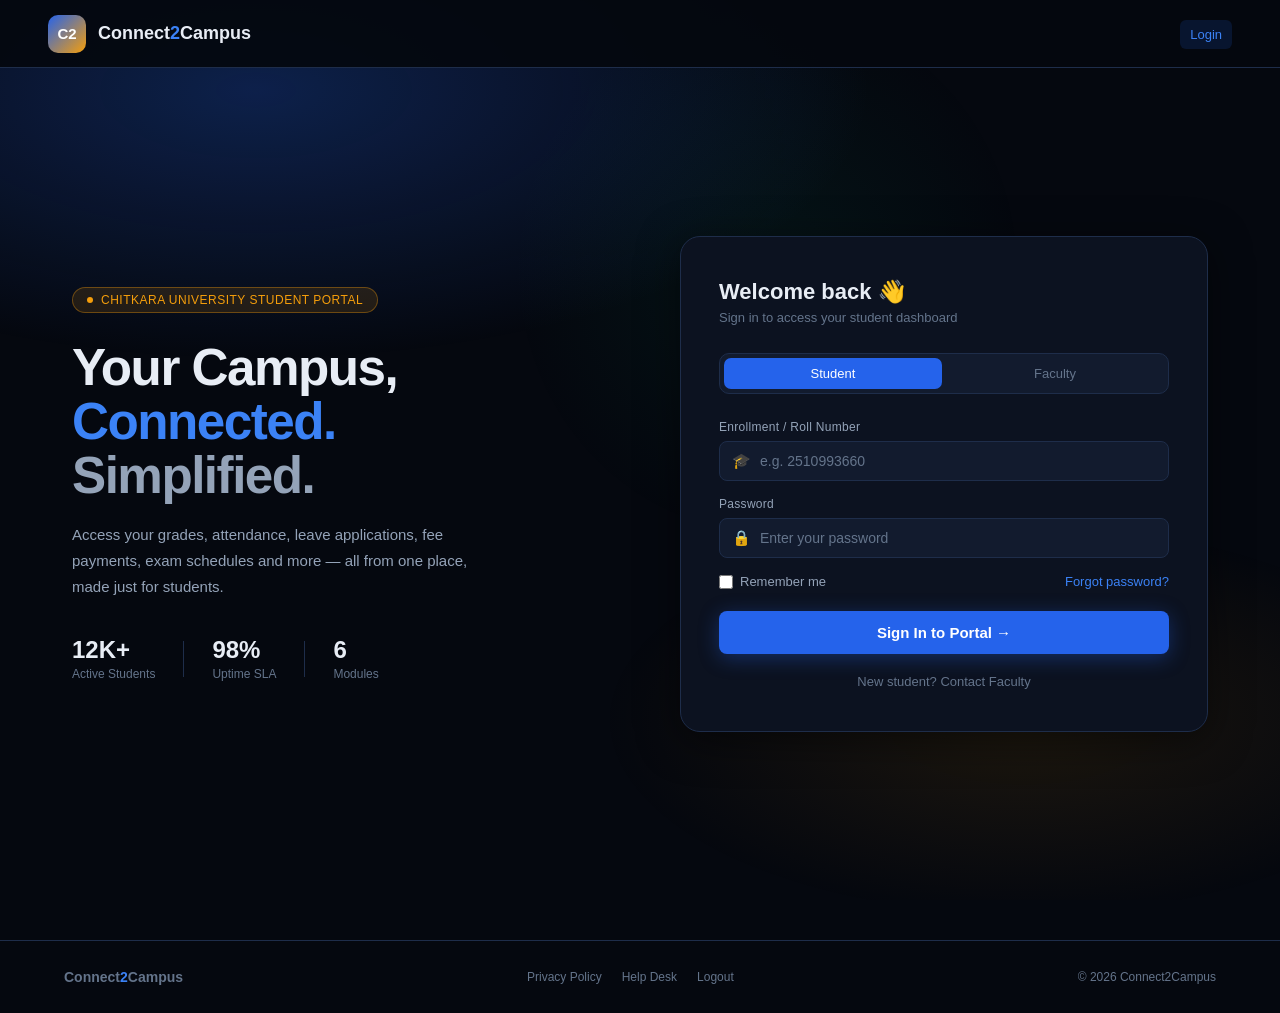
==== index.html @ 102190e1 "Completed the JS and bug for all Pages" ====
<!DOCTYPE html>
<html lang="en">

<head>
  <meta charset="UTF-8" />
  <meta name="viewport" content="width=device-width, initial-scale=1.0" />
  <title>Login — Connect2Campus</title>
  <link rel="stylesheet" href="style.css" />
  <style>
    .login-wrap {
      display: grid;
      grid-template-columns: 1fr 1fr;
      min-height: calc(100vh - 68px);
      align-items: center;
      padding: 60px 72px;
      gap: 80px;
    }

    .hero-badge {
      display: inline-flex;
      align-items: center;
      gap: 8px;
      background: var(--gold-soft);
      border: 1px solid rgba(245, 158, 11, .35);
      border-radius: 20px;
      padding: 5px 14px;
      font-size: 12px;
      font-weight: 500;
      color: var(--gold);
      margin-bottom: 28px;
      letter-spacing: .5px;
      text-transform: uppercase;
    }

    .hero-badge::before {
      content: '';
      width: 6px;
      height: 6px;
      border-radius: 50%;
      background: var(--gold);
      animation: blink 2s ease-in-out infinite;
    }

    @keyframes blink {

      0%,
      100% {
        opacity: 1;
      }

      50% {
        opacity: .3;
      }
    }

    .hero-h1 {
      font-family: 'Syne', sans-serif;
      font-size: clamp(34px, 4vw, 56px);
      font-weight: 800;
      line-height: 1.06;
      letter-spacing: -1.5px;
      margin-bottom: 18px;
    }

    .hero-h1 .blue {
      color: var(--accent-glow);
    }

    .hero-h1 .dim {
      color: var(--muted2);
    }

    .hero-desc {
      font-size: 15px;
      font-weight: 300;
      color: var(--muted2);
      line-height: 1.75;
      margin-bottom: 36px;
      max-width: 400px;
    }

    .hero-stats {
      display: flex;
      gap: 28px;
      align-items: center;
    }

    .stat {
      display: flex;
      flex-direction: column;
      gap: 3px;
    }

    .stat .num {
      font-family: 'Syne', sans-serif;
      font-size: 24px;
      font-weight: 800;
    }

    .stat .lbl {
      font-size: 12px;
      color: var(--muted);
    }

    .stat-div {
      width: 1px;
      height: 36px;
      background: var(--border);
    }

    .login-card {
      background: var(--surface);
      border: 1px solid var(--border);
      border-radius: 20px;
      padding: 42px 38px;
      box-shadow: var(--shadow);
      animation: fadein .55s cubic-bezier(.16, 1, .3, 1) both;
    }

    @keyframes fadein {
      from {
        opacity: 0;
        transform: translateY(24px);
      }

      to {
        opacity: 1;
        transform: translateY(0);
      }
    }

    .card-head {
      margin-bottom: 28px;
    }

    .card-head h2 {
      font-family: 'Syne', sans-serif;
      font-size: 22px;
      font-weight: 700;
      margin-bottom: 5px;
    }

    .card-head p {
      font-size: 13px;
      color: var(--muted);
    }

    .tab-bar {
      display: flex;
      background: var(--surface2);
      border: 1px solid var(--border);
      border-radius: 10px;
      padding: 4px;
      gap: 4px;
      margin-bottom: 26px;
    }

    .tab {
      flex: 1;
      text-align: center;
      padding: 8px;
      border-radius: 7px;
      font-size: 13px;
      font-weight: 500;
      color: var(--muted);
      text-decoration: none;
      transition: background .2s, color .2s;
    }

    .tab.active {
      background: var(--accent);
      color: #fff;
    }

    .tab:not(.active):hover {
      background: var(--surface);
      color: var(--text);
    }

    .field {
      margin-bottom: 16px;
    }

    .field label {
      display: block;
      font-size: 12px;
      font-weight: 500;
      color: var(--muted2);
      margin-bottom: 7px;
      letter-spacing: .3px;
    }

    .field-wrap {
      position: relative;
    }

    .field-icon {
      position: absolute;
      left: 13px;
      top: 50%;
      transform: translateY(-50%);
      font-size: 15px;
      pointer-events: none;
    }

    .field input,
    .field select {
      width: 100%;
      padding: 11px 13px 11px 40px;
      background: var(--surface2);
      border: 1px solid var(--border);
      border-radius: var(--radius-sm);
      color: var(--text);
      font-family: 'DM Sans', sans-serif;
      font-size: 14px;
      outline: none;
      transition: border-color .2s, box-shadow .2s;
      appearance: none;
    }

    .field input::placeholder {
      color: var(--muted);
    }

    .field input:focus,
    .field select:focus {
      border-color: var(--accent);
      box-shadow: 0 0 0 3px rgba(37, 99, 235, .18);
    }

    .check-row {
      display: flex;
      align-items: center;
      justify-content: space-between;
      margin-bottom: 22px;
    }

    .check-label {
      display: flex;
      align-items: center;
      gap: 7px;
      font-size: 13px;
      color: var(--muted2);
    }

    .check-label input {
      accent-color: var(--accent);
      width: 14px;
      height: 14px;
    }

    .forgot {
      font-size: 13px;
      color: var(--accent-glow);
      text-decoration: none;
    }

    .forgot:hover {
      text-decoration: underline;
    }

    .login-btn {
      width: 100%;
      padding: 13px;
      background: var(--accent);
      border: none;
      border-radius: var(--radius-sm);
      color: #fff;
      font-family: 'Syne', sans-serif;
      font-size: 15px;
      font-weight: 700;
      cursor: pointer;
      transition: background .2s, transform .15s;
      box-shadow: 0 4px 20px rgba(37, 99, 235, .35);
      text-decoration: none;
      display: block;
      text-align: center;
    }

    .login-btn:hover {
      background: var(--accent-glow);
      transform: translateY(-1px);
    }


    .divider {
      display: flex;
      align-items: center;
      gap: 12px;
      margin: 20px 0;
    }

    .divider::before,
    .divider::after {
      content: '';
      flex: 1;
      height: 1px;
      background: var(--border);
    }

    .divider span {
      font-size: 12px;
      color: var(--muted);
      white-space: nowrap;
    }

    .sso-btn {
      width: 100%;
      padding: 11px;
      background: transparent;
      border: 1px solid var(--border);
      border-radius: var(--radius-sm);
      color: var(--muted2);
      font-family: 'DM Sans', sans-serif;
      font-size: 14px;
      font-weight: 500;
      cursor: pointer;
      display: flex;
      align-items: center;
      justify-content: center;
      gap: 10px;
      transition: border-color .2s, color .2s, background .2s;
      text-decoration: none;
    }

    .sso-btn:hover {
      border-color: var(--muted2);
      color: var(--text);
      background: var(--surface2);
    }


    .card-footer-note {
      text-align: center;
      margin-top: 20px;
      font-size: 13px;
      color: var(--muted);
    }

    .card-footer-note a {
      color: var(--accent-glow);
      text-decoration: none;
    }

    .card-footer-note a:hover {
      text-decoration: underline;
    }

    @media (max-width: 900px) {
      .login-wrap {
        grid-template-columns: 1fr;
        padding: 40px 20px;
        gap: 40px;
      }
    }
  </style>
</head>

<body>
  <div class="overlay logindone">
    <div class="popup">
      <p style="color:var(--success)">Login Successfull.</p>
      <p>Redirecting....</p>

    </div>
  </div>
  <div class="overlay loginfailed">
    <div class="popup">
      <p style="color:var(--danger)">Login Failed</p>
      <p>Invalid Roll No. or Password.</p>

    </div>
  </div>
  <div class="page">

    <nav class="navbar">
      <a href="index.html" class="nav-brand">
        <div class="nav-logo">C2</div>
        <span class="nav-title">Connect<span>2</span>Campus</span>
      </a>
      <ul class="nav-links">
        <li><a href="index.html" class="active">Login</a></li>

      </ul>
    </nav>


    <section class="login-wrap">

      <div class="hero-copy">
        <div class="hero-badge">Chitkara University Student Portal</div>
        <h1 class="hero-h1">
          Your Campus,<br>
          <span class="blue">Connected.</span><br>
          <span class="dim">Simplified.</span>
        </h1>
        <p class="hero-desc">
          Access your grades, attendance, leave applications, fee payments,
          exam schedules and more — all from one place, made just for students.
        </p>
        <div class="hero-stats">
          <div class="stat">
            <span class="num">12K+</span>
            <span class="lbl">Active Students</span>
          </div>
          <div class="stat-div"></div>
          <div class="stat">
            <span class="num">98%</span>
            <span class="lbl">Uptime SLA</span>
          </div>
          <div class="stat-div"></div>
          <div class="stat">
            <span class="num">6</span>
            <span class="lbl">Modules</span>
          </div>
        </div>
      </div>

      <div class="login-card">
        <div class="card-head">
          <h2>Welcome back 👋</h2>
          <p>Sign in to access your student dashboard</p>
        </div>

        <div class="tab-bar">
          <a href="index.html" class="tab active">Student</a>
          <a href="index.html" class="tab">Faculty</a>

        </div>

        <form>
          <div class="field">
            <label for="enroll">Enrollment / Roll Number</label>
            <div class="field-wrap">
              <span class="field-icon">🎓</span>
              <input type="text" id="enroll" name="enroll" placeholder="e.g. 2510993660" required />
            </div>
          </div>

          <div class="field">
            <label for="pass">Password</label>
            <div class="field-wrap">
              <span class="field-icon">🔒</span>
              <input type="password" id="pass" name="pass" placeholder="Enter your password" required />
            </div>
          </div>



          <div class="check-row">
            <label class="check-label">
              <input type="checkbox" name="remember" />
              Remember me
            </label>
            <a href="#" class="forgot">Forgot password?</a>
          </div>

          <button type="submit" class="login-btn">Sign In to Portal →</button>




        </form>

        <p class="card-footer-note">
          New student? Contact Faculty
        </p>
      </div>

    </section>

    <footer>
      <span class="footer-brand">Connect<span>2</span>Campus</span>
      <nav class="footer-links">
        <a href="#">Privacy Policy</a>
        <a href="support.html">Help Desk</a>
        <a href="#" onclick="logout()">Logout</a>
      </nav>
      <span class="footer-copy">© 2026 Connect2Campus</span>
    </footer>

  </div>
  <script src="js/auth.js"></script>

  <script src="js/login.js"></script>


</body>

</html>
---- style.css ----
:root {
  --bg: #05080f;
  --surface: #0c1220;
  --surface2: #121b2e;
  --border: #1e2d4a;
  --accent: #2563eb;
  --accent-glow: #3b82f6;
  --accent-soft: rgba(37, 99, 235, .15);
  --gold: #f59e0b;
  --gold-soft: rgba(245, 158, 11, .12);
  --text: #e8edf5;
  --muted: #64748b;
  --muted2: #94a3b8;
  --success: #10b981;
  --danger: #ef4444;
  --purple: #8b5cf6;
  --cyan: #06b6d4;
  --radius: 14px;
  --radius-sm: 8px;
  --shadow: 0 8px 40px rgba(0, 0, 0, .5);
}

*,
*::before,
*::after {
  box-sizing: border-box;
  margin: 0;
  padding: 0;
}

html {
  scroll-behavior: smooth;
}

body {
  font-family: 'DM Sans', sans-serif;
  background: var(--bg);
  color: var(--text);
  min-height: 100vh;
  overflow-x: hidden;

}

body::before {
  content: '';
  position: fixed;
  inset: 0;
  z-index: 0;
  background:
    radial-gradient(ellipse 80% 50% at 20% 10%, rgba(37, 99, 235, .27) 0%, transparent 60%),
    radial-gradient(ellipse 60% 40% at 80% 80%, rgba(245, 158, 11, .10) 0%, transparent 55%),
    radial-gradient(ellipse 40% 60% at 60% 30%, rgba(16, 185, 129, .07) 0%, transparent 50%);
  pointer-events: none;
}



.page {
  position: relative;
  z-index: 1;
}

.navbar {
  position: sticky;
  top: 0;
  z-index: 200;
  display: flex;
  align-items: center;
  justify-content: space-between;
  padding: 0 48px;
  height: 68px;
  background: rgba(5, 8, 15, .92);
  border-bottom: 1px solid var(--border);

}

.nav-brand {
  display: flex;
  align-items: center;
  gap: 12px;
  text-decoration: none;
  flex-shrink: 0;
}

.nav-logo {
  width: 38px;
  height: 38px;
  background: linear-gradient(135deg, var(--accent), var(--gold));
  border-radius: 10px;
  display: flex;
  align-items: center;
  justify-content: center;
  font-family: 'Syne', sans-serif;
  font-weight: 800;
  font-size: 15px;
  color: #fff;
}

.nav-title {
  font-family: 'Syne', sans-serif;
  font-weight: 700;
  font-size: 18px;
  color: var(--text);
}

.nav-title span {
  color: var(--accent-glow);
}

.nav-links {
  display: flex;
  align-items: center;
  gap: 2px;
  list-style: none;
  flex-wrap: nowrap;
}

.nav-links a {
  color: var(--muted2);
  text-decoration: none;
  font-size: 13px;
  font-weight: 500;
  padding: 7px 10px;
  border-radius: 6px;
  transition: color .2s, background .2s;
  white-space: nowrap;
}

.nav-links a:hover {
  color: var(--text);
  background: var(--surface2);
}

.nav-links a.active {
  color: var(--accent-glow);
  background: var(--accent-soft);
}

.nav-right {
  display: flex;
  align-items: center;
  gap: 8px;
  flex-shrink: 0;
}

.nav-notif {
  position: relative;
  width: 34px;
  height: 34px;
  border-radius: 8px;
  background: var(--surface);
  border: 1px solid var(--border);
  display: flex;
  align-items: center;
  justify-content: center;
  font-size: 16px;
  text-decoration: none;
  transition: border-color .2s;
}

.nav-notif:hover {
  border-color: var(--accent-glow);
}

.nav-notif .dot {
  position: absolute;
  top: 6px;
  right: 6px;
  width: 7px;
  height: 7px;
  border-radius: 50%;
  background: var(--danger);
  border: 1px solid var(--bg);
}

.nav-avatar {
  width: 34px;
  height: 34px;
  border-radius: 50%;
  background: linear-gradient(135deg, var(--accent), var(--gold));
  display: flex;
  align-items: center;
  justify-content: center;
  font-family: 'Syne', sans-serif;
  font-weight: 700;
  font-size: 13px;
  color: #fff;
  text-decoration: none;
  transition: opacity .2s;
}

.nav-avatar:hover {
  opacity: .85;
}

.nav-hamburger {
  display: none;
  flex-direction: column;
  gap: 5px;
  cursor: pointer;
  padding: 7px;
  border: 1px solid var(--border);
  border-radius: 8px;
  background: var(--surface);
}

.nav-hamburger span {
  display: block;
  width: 20px;
  height: 2px;
  background: var(--muted2);
  border-radius: 2px;
}

#mob-toggle {
  display: none;
}

    .popup {
     display: flex;
      position: fixed;
      z-index: 999;

      width: 300px;
      height: 100px;

      top: 50%;
      left: 50%;
      transform: translate(-50%, -50%);

      background: var(--surface2);
      box-shadow: 0 4px 20px rgba(37, 99, 235, .35);
      border-radius: 10%;

      justify-content: center;
      align-items: center;
      flex-direction: column;
    }

    .popup p {
      margin: 10px;
      color: var(--text);
      
    }

    .overlay {
      
        position: fixed;
        inset: 0;

        
        backdrop-filter: blur(10px);
        -webkit-backdrop-filter: blur(10px);

        z-index: 998;
        display: none;

      
    }

.mob-drawer {
  display: none;
  position: fixed;
  top: 68px;
  left: 0;
  right: 0;
  background: rgba(5, 8, 15, .97);
  backdrop-filter: blur(20px);
  border-bottom: 1px solid var(--border);
  z-index: 190;
  padding: 12px 20px 20px;
  flex-direction: column;
  gap: 3px;
}

.mob-drawer a {
  display: flex;
  align-items: center;
  gap: 10px;
  padding: 12px 14px;
  border-radius: 8px;
  color: var(--muted2);
  text-decoration: none;
  font-size: 15px;
  font-weight: 500;
  transition: background .2s, color .2s;
}

.mob-drawer a:hover {
  background: var(--surface2);
  color: var(--text);
}

.mob-drawer a.active {
  background: var(--accent-soft);
  color: var(--accent-glow);
}

.mob-drawer .divider {
  height: 1px;
  background: var(--border);
  margin: 6px 0;
}

#mob-toggle:checked~.mob-drawer {
  display: flex;
}

.page-header {
  padding: 48px 64px 32px;
}

.page-header .label {
  font-size: 11px;
  font-weight: 600;
  letter-spacing: 2px;
  text-transform: uppercase;
  color: var(--accent-glow);
  margin-bottom: 10px;
}

.page-header h1 {
  font-family: 'Syne', sans-serif;
  font-size: clamp(26px, 3.5vw, 42px);
  font-weight: 800;
  letter-spacing: -1px;
  margin-bottom: 8px;

}

.page-header h1 span {
  color: rgb(254, 255, 190);
}

.page-header p {
  font-size: 15px;
  color: var(--muted2);
  font-weight: 300;
}

.main-content {
  padding: 0 64px 64px;
}

.card {
  background: var(--surface);
  border: 1px solid var(--border);
  border-radius: var(--radius);
  padding: 28px;


}

tr {
  height: 66px
}


.card-title {
  font-family: 'Syne', sans-serif;
  font-size: 17px;
  font-weight: 700;
  margin-bottom: 20px;
}

.badge {
  display: inline-block;
  padding: 3px 10px;
  border-radius: 20px;
  font-size: 11px;
  font-weight: 600;
  letter-spacing: .3px;
}

.badge-green {
  background: rgba(16, 185, 129, .15);
  color: #34d399;
  border: 1px solid rgba(16, 185, 129, .3);
}

.badge-red {
  background: rgba(239, 68, 68, .15);
  color: #f87171;
  border: 1px solid rgba(239, 68, 68, .3);
}

.badge-amber {
  background: rgba(245, 158, 11, .15);
  color: #fbbf24;
  border: 1px solid rgba(245, 158, 11, .3);
}

.badge-blue {
  background: rgba(37, 99, 235, .15);
  color: #60a5fa;
  border: 1px solid rgba(37, 99, 235, .3);
}

.badge-purple {
  background: rgba(139, 92, 246, .15);
  color: #a78bfa;
  border: 1px solid rgba(139, 92, 246, .3);
}

.badge-cyan {
  background: rgba(6, 182, 212, .15);
  color: #22d3ee;
  border: 1px solid rgba(6, 182, 212, .3);
}

.table-wrap {
  overflow-x: auto;
  -webkit-overflow-scrolling: touch;
  border-radius: var(--radius-sm);
}

table {
  width: 100%;
  border-collapse: collapse;
  min-width: 480px;
}

thead th {
  text-align: left;
  padding: 10px 14px;
  font-size: 11px;
  font-weight: 600;
  letter-spacing: .5px;
  text-transform: uppercase;
  color: var(--muted);
  border-bottom: 1px solid var(--border);
  white-space: nowrap;
}

tbody td {
  padding: 14px;
  font-size: 14px;
  color: var(--text);
  border-bottom: 1px solid rgba(30, 45, 74, .5);
}

tbody tr:last-child td {
  border-bottom: none;
}

tbody tr:hover td {
  background: var(--surface2);
}

.progress-bar {
  height: 6px;
  background: var(--surface2);
  border-radius: 99px;
  overflow: hidden;
  min-width: 70px;
}

.progress-fill {
  height: 100%;
  border-radius: 99px;
}

.fill-green {
  background: var(--success);
}

.fill-amber {
  background: var(--gold);
}

.fill-red {
  background: var(--danger);
}

.fill-blue {
  background: var(--accent-glow);
}

.fill-purple {
  background: var(--purple);
}

.fill-cyan {
  background: var(--cyan);
}

.grid-2 {
  display: grid;
  grid-template-columns: 1fr 1fr;
  gap: 20px;
}

.grid-3 {
  display: grid;
  grid-template-columns: repeat(3, 1fr);
  gap: 20px;
}

.grid-4 {
  display: grid;
  grid-template-columns: repeat(4, 1fr);
  gap: 20px;
}

.stat-card {
  background: var(--surface);
  border: 1px solid var(--border);
  border-radius: var(--radius);
  padding: 22px;
  transition: border-color .2s, transform .2s;
}

.stat-card:hover {
  border-color: var(--accent);
  transform: translateY(-2px);
}

.stat-card .icon {
  font-size: 24px;
  margin-bottom: 12px;
}

.stat-card .num {
  font-family: 'Syne', sans-serif;
  font-size: 26px;
  font-weight: 800;
  margin-bottom: 4px;
}

.stat-card .lbl {
  font-size: 13px;
  color: var(--muted2);
}

.btn {
  display: inline-flex;
  align-items: center;
  gap: 8px;
  padding: 11px 20px;
  border-radius: var(--radius-sm);
  font-family: 'DM Sans', sans-serif;
  font-size: 14px;
  font-weight: 500;
  text-decoration: none;
  cursor: pointer;
  border: none;
  transition: background .2s, transform .15s, box-shadow .2s;
}

.btn-primary {
  background: var(--accent);
  color: #fff;
  box-shadow: 0 4px 16px rgba(37, 99, 235, .3);
}

.btn-primary:hover {
  background: var(--accent-glow);
  transform: translateY(-1px);
}

.btn-outline {
  background: transparent;
  color: var(--muted2);
  border: 1px solid var(--border);
}

.btn-outline:hover {
  border-color: var(--accent-glow);
  color: var(--accent-glow);
}

.btn-danger {
  background: var(--danger);
  color: #fff;
}

.btn-danger:hover {
  opacity: .85;
}

.btn-success {
  background: var(--success);
  color: #fff;
}

.btn-success:hover {
  opacity: .85;
}

.form-field {
  margin-bottom: 16px;
}

.form-field label {
  display: block;
  font-size: 12px;
  font-weight: 500;
  color: var(--muted2);
  margin-bottom: 7px;
}

.form-field input,
.form-field select,
.form-field textarea {
  width: 100%;
  padding: 11px 14px;
  background: var(--surface2);
  border: 1px solid var(--border);
  border-radius: var(--radius-sm);
  color: var(--text);
  font-family: 'DM Sans', sans-serif;
  font-size: 14px;
  outline: none;
  transition: border-color .2s, box-shadow .2s;
  appearance: none;
}

.form-field input::placeholder,
.form-field textarea::placeholder {
  color: var(--muted);
}

.form-field input:focus,
.form-field select:focus,
.form-field textarea:focus {
  border-color: var(--accent);
  box-shadow: 0 0 0 3px rgba(37, 99, 235, .18);
}

.form-field textarea {
  min-height: 90px;
  resize: vertical;
}

.form-grid-2 {
  display: grid;
  grid-template-columns: 1fr 1fr;
  gap: 16px;
}

.full {
  grid-column: 1 / -1;
}

.alert {
  display: flex;
  align-items: flex-start;
  gap: 12px;
  padding: 14px 18px;
  border-radius: var(--radius-sm);
  margin-bottom: 20px;
  font-size: 14px;
}

.alert .ai {
  font-size: 18px;
  flex-shrink: 0;
  margin-top: 1px;
}

.alert-danger {
  background: rgba(239, 68, 68, .1);
  border: 1px solid rgba(239, 68, 68, .3);
  color: #fca5a5;
}

.alert-amber {
  background: rgba(245, 158, 11, .1);
  border: 1px solid rgba(245, 158, 11, .3);
  color: #fbbf24;
}

.alert-success {
  background: rgba(16, 185, 129, .1);
  border: 1px solid rgba(16, 185, 129, .3);
  color: #6ee7b7;
}

.alert-blue {
  background: rgba(37, 99, 235, .1);
  border: 1px solid rgba(37, 99, 235, .3);
  color: #93c5fd;
}

.alert strong {
  font-weight: 600;
}

footer {
  border-top: 1px solid var(--border);
  padding: 28px 64px;
  display: flex;
  align-items: center;
  justify-content: space-between;
  flex-wrap: wrap;
  gap: 16px;
  margin-top: 40px;

}

.footer-brand {
  font-family: 'Syne', sans-serif;
  font-size: 14px;
  color: var(--muted);
  font-weight: 600;
}

.footer-brand span {
  color: var(--accent-glow);
}

.footer-links {
  display: flex;
  gap: 20px;
  flex-wrap: wrap;
}

.footer-links a {
  font-size: 12px;
  color: var(--muted);
  text-decoration: none;
}

.footer-links a:hover {
  color: var(--text);
}

.footer-copy {
  font-size: 12px;
  color: var(--muted);
}

@media (max-width: 1100px) {
  .navbar {
    padding: 0 28px;
  }

  .nav-links a {
    padding: 7px 8px;
    font-size: 12px;
  }

  .page-header {
    padding: 36px 40px 24px;
  }

  .main-content {
    padding: 0 40px 48px;
  }

  footer {
    padding: 24px 40px;
  }
}

@media (max-width: 860px) {
  .navbar {
    padding: 0 20px;
  }

  .nav-links {
    display: none;
  }

  .nav-hamburger {
    display: flex;
  }

  .page-header {
    padding: 24px 20px 18px;
  }

  .main-content {
    padding: 0 20px 36px;
  }

  .grid-2 {
    grid-template-columns: 1fr;
  }

  .grid-3 {
    grid-template-columns: 1fr 1fr;
  }

  .grid-4 {
    grid-template-columns: 1fr 1fr;
  }

  .form-grid-2 {
    grid-template-columns: 1fr;
  }

  footer {
    padding: 20px;
    flex-direction: column;
    align-items: flex-start;
  }
}

@media (max-width: 520px) {

  .grid-3,
  .grid-4 {
    grid-template-columns: 1fr;
  }

  .page-header h1 {
    font-size: 22px;
  }

  .stat-card .num {
    font-size: 22px;
  }

  .card {
    overflow: scroll;
  }
}
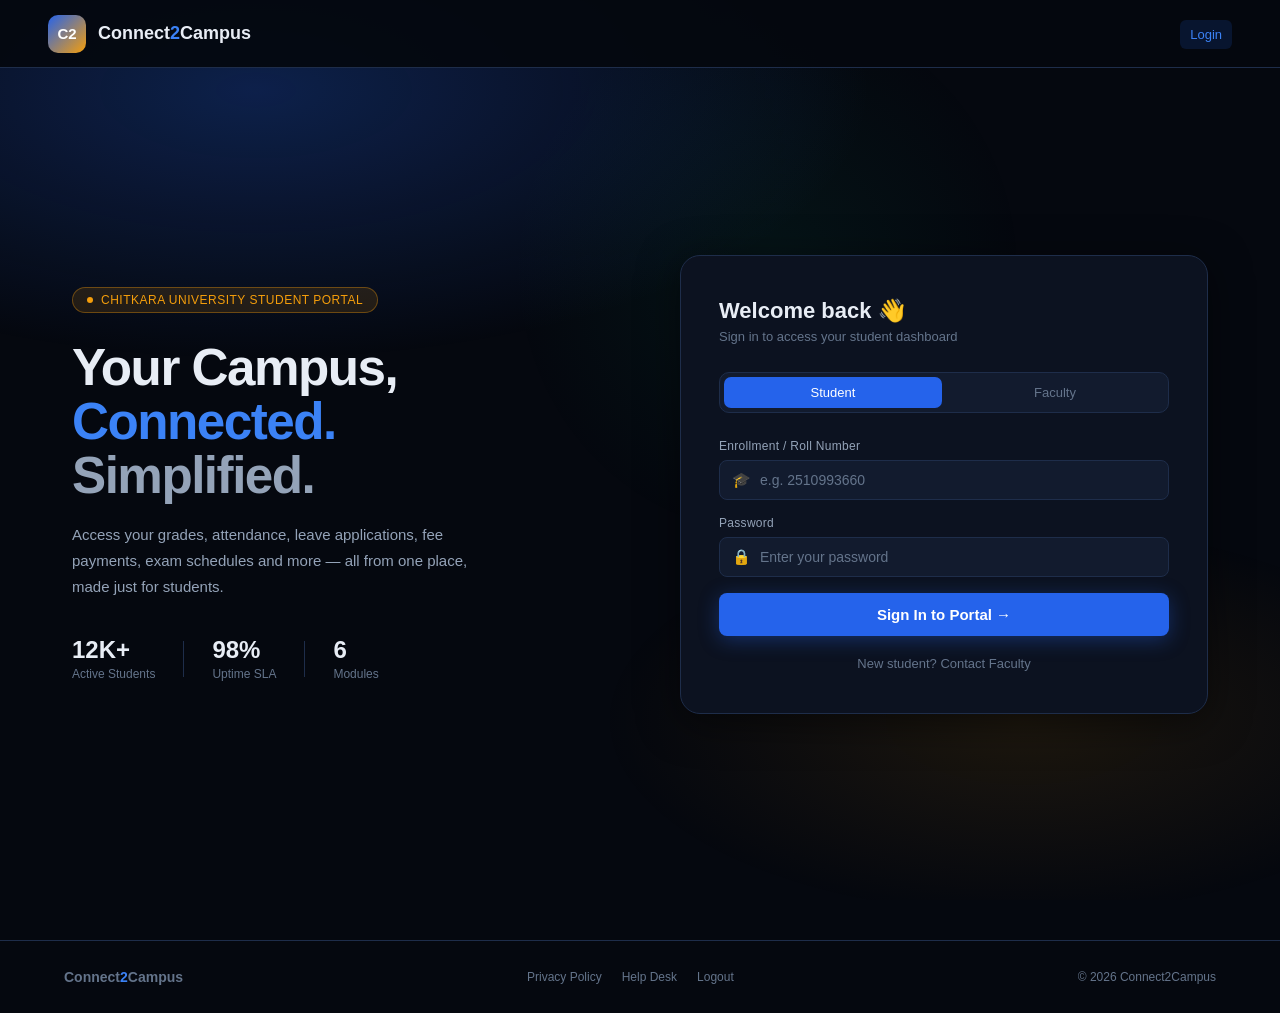
==== commit a25529fc: "remove forget pass on login" ====
--- a/index.html
+++ b/index.html
@@ -447,13 +447,7 @@
 
 
 
-          <div class="check-row">
-            <label class="check-label">
-              <input type="checkbox" name="remember" />
-              Remember me
-            </label>
-            <a href="#" class="forgot">Forgot password?</a>
-          </div>
+        
 
           <button type="submit" class="login-btn">Sign In to Portal →</button>
 
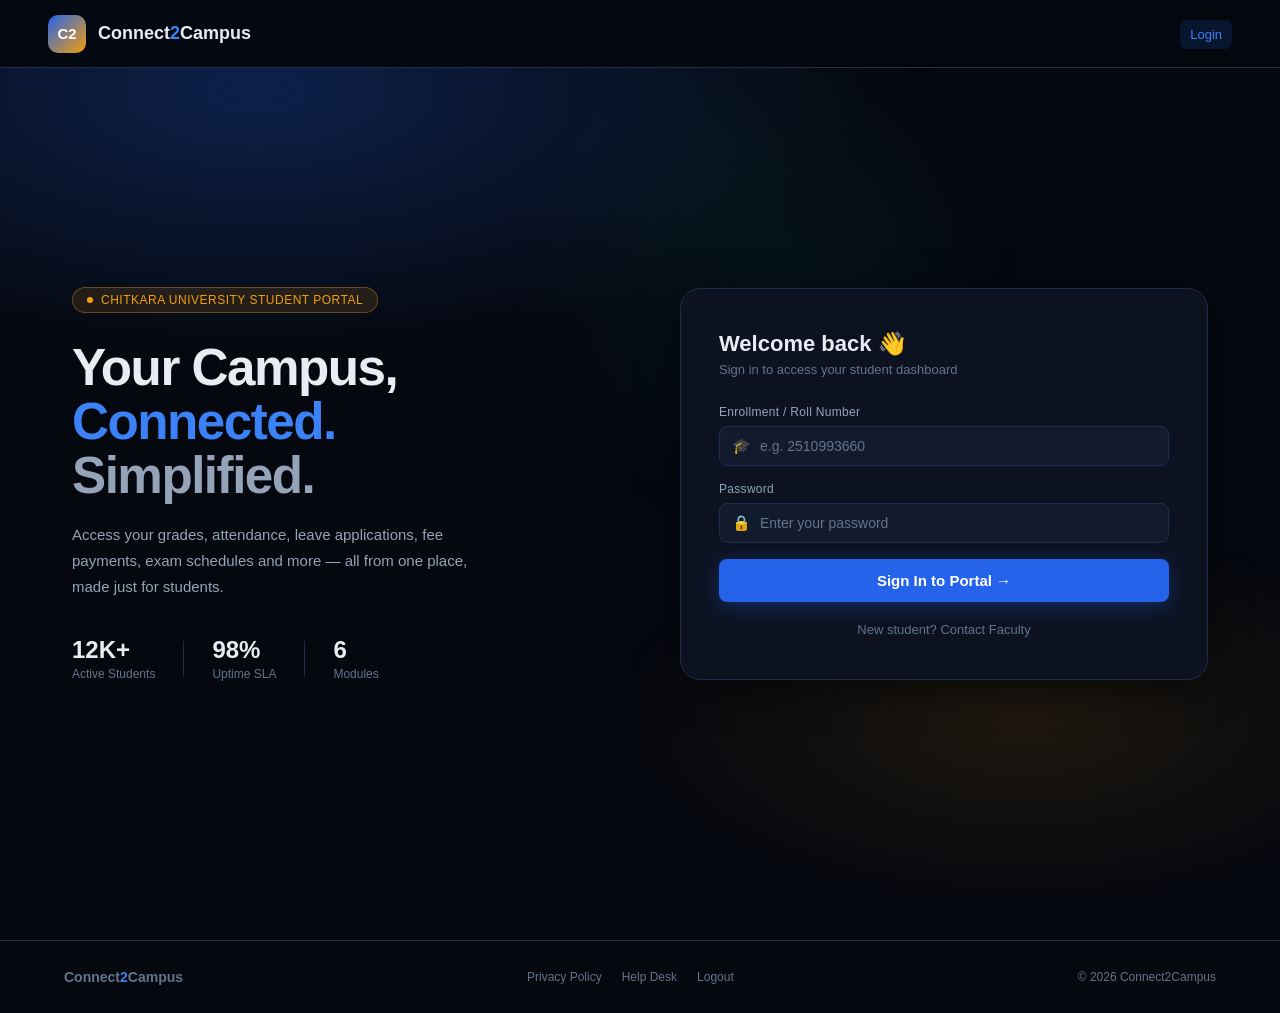
==== commit 68630e53: "remove faculty login" ====
--- a/index.html
+++ b/index.html
@@ -422,11 +422,7 @@
           <p>Sign in to access your student dashboard</p>
         </div>
 
-        <div class="tab-bar">
-          <a href="index.html" class="tab active">Student</a>
-          <a href="index.html" class="tab">Faculty</a>
-
-        </div>
+        
 
         <form>
           <div class="field">
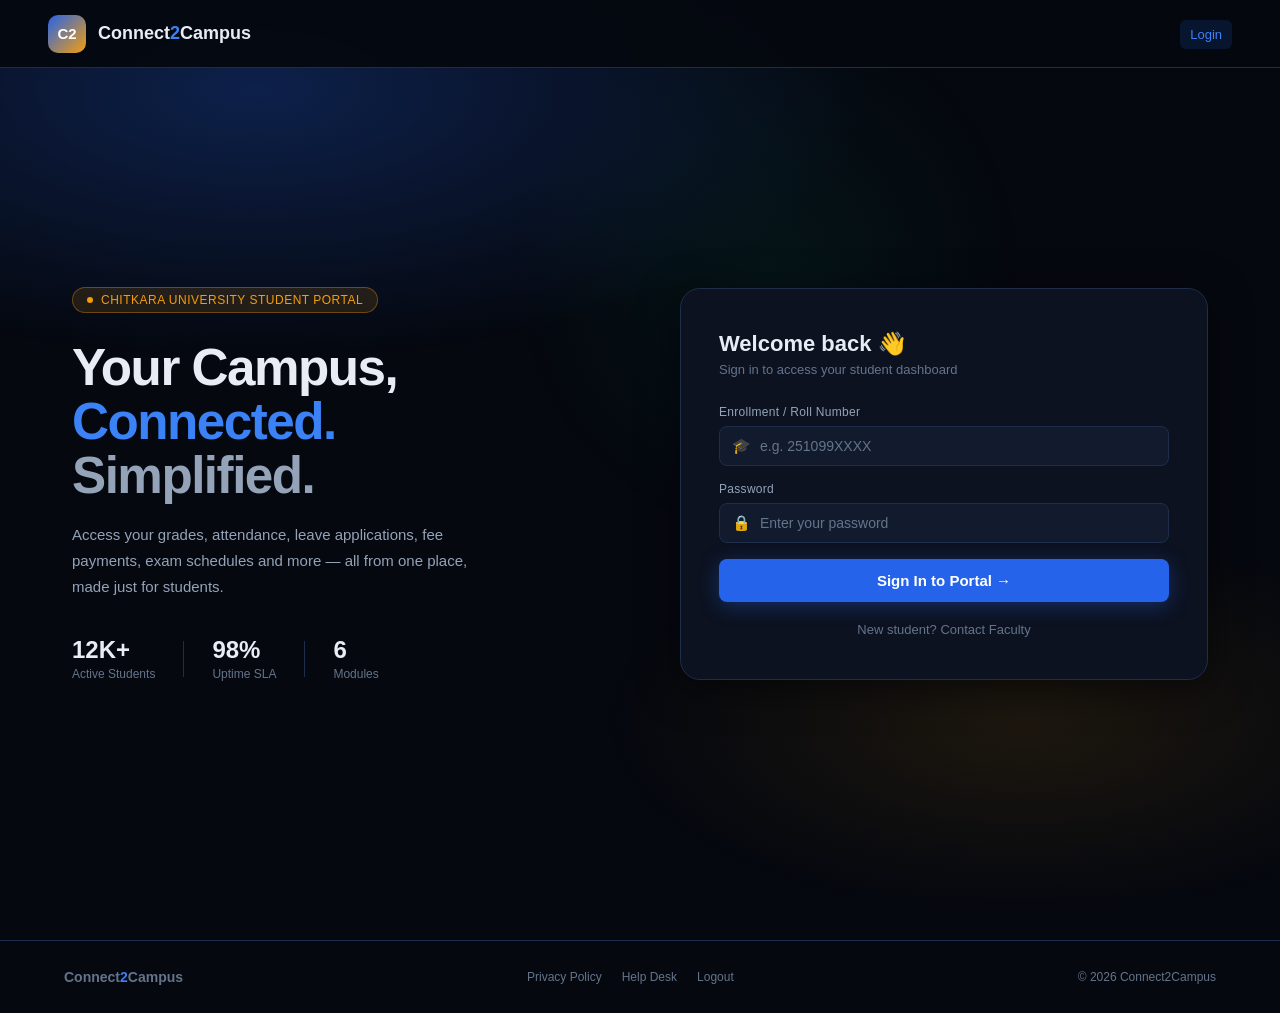
==== commit ee576044: "adding data in auth.js" ====
--- a/index.html
+++ b/index.html
@@ -429,7 +429,7 @@
             <label for="enroll">Enrollment / Roll Number</label>
             <div class="field-wrap">
               <span class="field-icon">🎓</span>
-              <input type="text" id="enroll" name="enroll" placeholder="e.g. 2510993660" required />
+              <input type="text" id="enroll" name="enroll" placeholder="e.g. 251099XXXX" required />
             </div>
           </div>
 
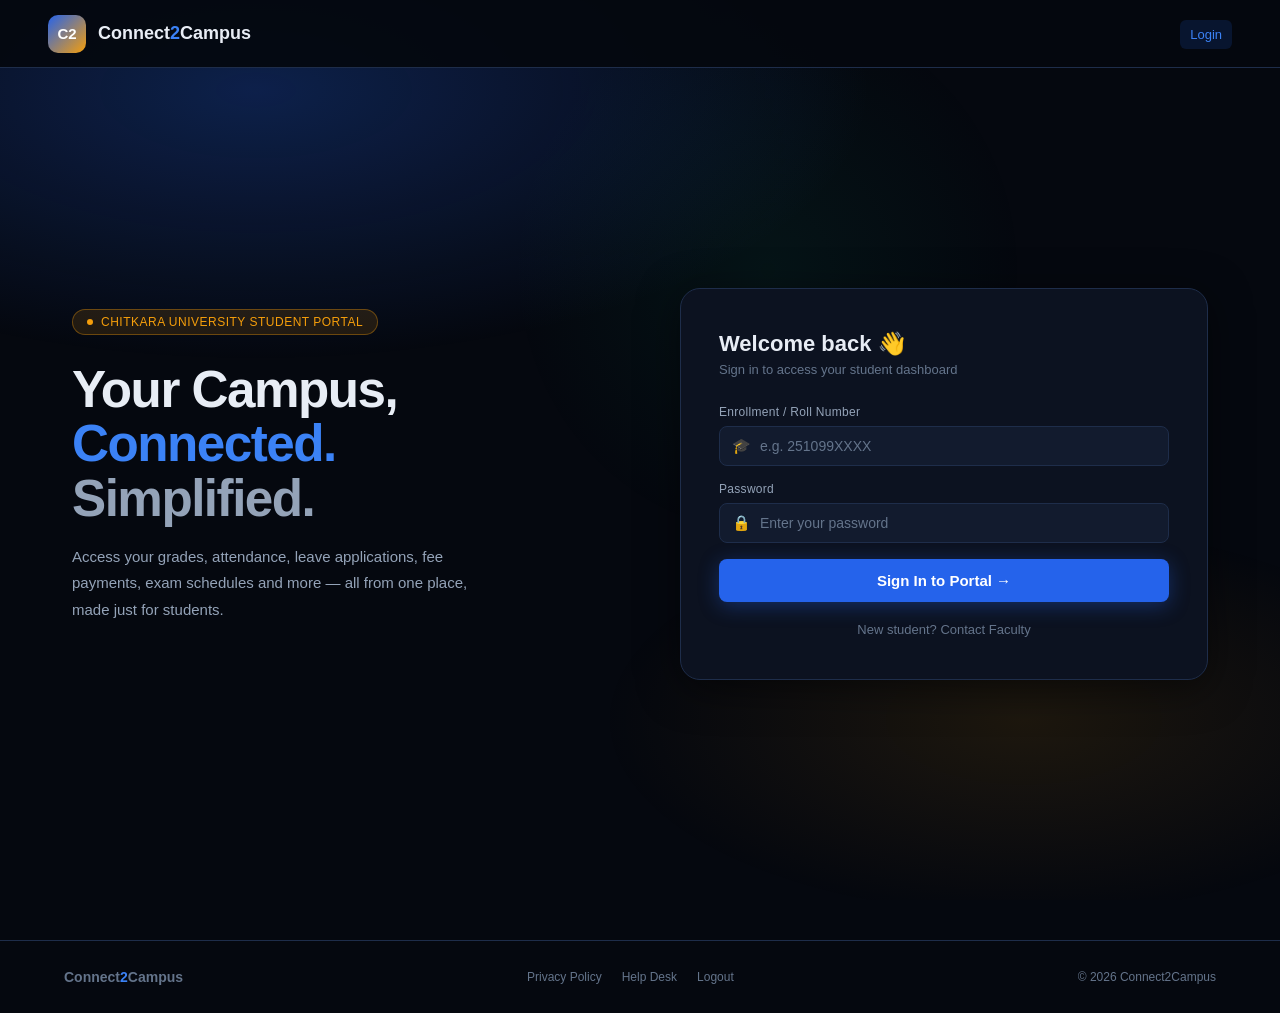
==== commit 030dc5d4: "edit" ====
--- a/index.html
+++ b/index.html
@@ -2,477 +2,443 @@
 <html lang="en">
 
 <head>
-  <meta charset="UTF-8" />
-  <meta name="viewport" content="width=device-width, initial-scale=1.0" />
-  <title>Login — Connect2Campus</title>
-  <link rel="stylesheet" href="style.css" />
-  <style>
-    .login-wrap {
-      display: grid;
-      grid-template-columns: 1fr 1fr;
-      min-height: calc(100vh - 68px);
-      align-items: center;
-      padding: 60px 72px;
-      gap: 80px;
-    }
-
-    .hero-badge {
-      display: inline-flex;
-      align-items: center;
-      gap: 8px;
-      background: var(--gold-soft);
-      border: 1px solid rgba(245, 158, 11, .35);
-      border-radius: 20px;
-      padding: 5px 14px;
-      font-size: 12px;
-      font-weight: 500;
-      color: var(--gold);
-      margin-bottom: 28px;
-      letter-spacing: .5px;
-      text-transform: uppercase;
-    }
-
-    .hero-badge::before {
-      content: '';
-      width: 6px;
-      height: 6px;
-      border-radius: 50%;
-      background: var(--gold);
-      animation: blink 2s ease-in-out infinite;
-    }
-
-    @keyframes blink {
-
-      0%,
-      100% {
-        opacity: 1;
-      }
-
-      50% {
-        opacity: .3;
-      }
-    }
-
-    .hero-h1 {
-      font-family: 'Syne', sans-serif;
-      font-size: clamp(34px, 4vw, 56px);
-      font-weight: 800;
-      line-height: 1.06;
-      letter-spacing: -1.5px;
-      margin-bottom: 18px;
-    }
-
-    .hero-h1 .blue {
-      color: var(--accent-glow);
-    }
-
-    .hero-h1 .dim {
-      color: var(--muted2);
-    }
-
-    .hero-desc {
-      font-size: 15px;
-      font-weight: 300;
-      color: var(--muted2);
-      line-height: 1.75;
-      margin-bottom: 36px;
-      max-width: 400px;
-    }
-
-    .hero-stats {
-      display: flex;
-      gap: 28px;
-      align-items: center;
-    }
-
-    .stat {
-      display: flex;
-      flex-direction: column;
-      gap: 3px;
-    }
-
-    .stat .num {
-      font-family: 'Syne', sans-serif;
-      font-size: 24px;
-      font-weight: 800;
-    }
-
-    .stat .lbl {
-      font-size: 12px;
-      color: var(--muted);
-    }
-
-    .stat-div {
-      width: 1px;
-      height: 36px;
-      background: var(--border);
-    }
-
-    .login-card {
-      background: var(--surface);
-      border: 1px solid var(--border);
-      border-radius: 20px;
-      padding: 42px 38px;
-      box-shadow: var(--shadow);
-      animation: fadein .55s cubic-bezier(.16, 1, .3, 1) both;
-    }
-
-    @keyframes fadein {
-      from {
-        opacity: 0;
-        transform: translateY(24px);
-      }
-
-      to {
-        opacity: 1;
-        transform: translateY(0);
-      }
-    }
-
-    .card-head {
-      margin-bottom: 28px;
-    }
-
-    .card-head h2 {
-      font-family: 'Syne', sans-serif;
-      font-size: 22px;
-      font-weight: 700;
-      margin-bottom: 5px;
-    }
-
-    .card-head p {
-      font-size: 13px;
-      color: var(--muted);
-    }
-
-    .tab-bar {
-      display: flex;
-      background: var(--surface2);
-      border: 1px solid var(--border);
-      border-radius: 10px;
-      padding: 4px;
-      gap: 4px;
-      margin-bottom: 26px;
-    }
-
-    .tab {
-      flex: 1;
-      text-align: center;
-      padding: 8px;
-      border-radius: 7px;
-      font-size: 13px;
-      font-weight: 500;
-      color: var(--muted);
-      text-decoration: none;
-      transition: background .2s, color .2s;
-    }
-
-    .tab.active {
-      background: var(--accent);
-      color: #fff;
-    }
-
-    .tab:not(.active):hover {
-      background: var(--surface);
-      color: var(--text);
-    }
-
-    .field {
-      margin-bottom: 16px;
-    }
-
-    .field label {
-      display: block;
-      font-size: 12px;
-      font-weight: 500;
-      color: var(--muted2);
-      margin-bottom: 7px;
-      letter-spacing: .3px;
-    }
-
-    .field-wrap {
-      position: relative;
-    }
-
-    .field-icon {
-      position: absolute;
-      left: 13px;
-      top: 50%;
-      transform: translateY(-50%);
-      font-size: 15px;
-      pointer-events: none;
-    }
-
-    .field input,
-    .field select {
-      width: 100%;
-      padding: 11px 13px 11px 40px;
-      background: var(--surface2);
-      border: 1px solid var(--border);
-      border-radius: var(--radius-sm);
-      color: var(--text);
-      font-family: 'DM Sans', sans-serif;
-      font-size: 14px;
-      outline: none;
-      transition: border-color .2s, box-shadow .2s;
-      appearance: none;
-    }
-
-    .field input::placeholder {
-      color: var(--muted);
-    }
-
-    .field input:focus,
-    .field select:focus {
-      border-color: var(--accent);
-      box-shadow: 0 0 0 3px rgba(37, 99, 235, .18);
-    }
-
-    .check-row {
-      display: flex;
-      align-items: center;
-      justify-content: space-between;
-      margin-bottom: 22px;
-    }
-
-    .check-label {
-      display: flex;
-      align-items: center;
-      gap: 7px;
-      font-size: 13px;
-      color: var(--muted2);
-    }
-
-    .check-label input {
-      accent-color: var(--accent);
-      width: 14px;
-      height: 14px;
-    }
-
-    .forgot {
-      font-size: 13px;
-      color: var(--accent-glow);
-      text-decoration: none;
-    }
-
-    .forgot:hover {
-      text-decoration: underline;
-    }
-
-    .login-btn {
-      width: 100%;
-      padding: 13px;
-      background: var(--accent);
-      border: none;
-      border-radius: var(--radius-sm);
-      color: #fff;
-      font-family: 'Syne', sans-serif;
-      font-size: 15px;
-      font-weight: 700;
-      cursor: pointer;
-      transition: background .2s, transform .15s;
-      box-shadow: 0 4px 20px rgba(37, 99, 235, .35);
-      text-decoration: none;
-      display: block;
-      text-align: center;
-    }
-
-    .login-btn:hover {
-      background: var(--accent-glow);
-      transform: translateY(-1px);
-    }
-
-
-    .divider {
-      display: flex;
-      align-items: center;
-      gap: 12px;
-      margin: 20px 0;
-    }
-
-    .divider::before,
-    .divider::after {
-      content: '';
-      flex: 1;
-      height: 1px;
-      background: var(--border);
-    }
-
-    .divider span {
-      font-size: 12px;
-      color: var(--muted);
-      white-space: nowrap;
-    }
-
-    .sso-btn {
-      width: 100%;
-      padding: 11px;
-      background: transparent;
-      border: 1px solid var(--border);
-      border-radius: var(--radius-sm);
-      color: var(--muted2);
-      font-family: 'DM Sans', sans-serif;
-      font-size: 14px;
-      font-weight: 500;
-      cursor: pointer;
-      display: flex;
-      align-items: center;
-      justify-content: center;
-      gap: 10px;
-      transition: border-color .2s, color .2s, background .2s;
-      text-decoration: none;
-    }
-
-    .sso-btn:hover {
-      border-color: var(--muted2);
-      color: var(--text);
-      background: var(--surface2);
-    }
-
-
-    .card-footer-note {
-      text-align: center;
-      margin-top: 20px;
-      font-size: 13px;
-      color: var(--muted);
-    }
-
-    .card-footer-note a {
-      color: var(--accent-glow);
-      text-decoration: none;
-    }
-
-    .card-footer-note a:hover {
-      text-decoration: underline;
-    }
-
-    @media (max-width: 900px) {
-      .login-wrap {
-        grid-template-columns: 1fr;
-        padding: 40px 20px;
-        gap: 40px;
-      }
-    }
-  </style>
+    <meta charset="UTF-8" />
+    <meta name="viewport" content="width=device-width, initial-scale=1.0" />
+    <title>Login — Connect2Campus</title>
+    <link rel="stylesheet" href="style.css" />
+    <style>
+        .login-wrap {
+            display: grid;
+            grid-template-columns: 1fr 1fr;
+            min-height: calc(100vh - 68px);
+            align-items: center;
+            padding: 60px 72px;
+            gap: 80px;
+        }
+        
+        .hero-badge {
+            display: inline-flex;
+            align-items: center;
+            gap: 8px;
+            background: var(--gold-soft);
+            border: 1px solid rgba(245, 158, 11, .35);
+            border-radius: 20px;
+            padding: 5px 14px;
+            font-size: 12px;
+            font-weight: 500;
+            color: var(--gold);
+            margin-bottom: 28px;
+            letter-spacing: .5px;
+            text-transform: uppercase;
+        }
+        
+        .hero-badge::before {
+            content: '';
+            width: 6px;
+            height: 6px;
+            border-radius: 50%;
+            background: var(--gold);
+            animation: blink 2s ease-in-out infinite;
+        }
+        
+        @keyframes blink {
+            0%,
+            100% {
+                opacity: 1;
+            }
+            50% {
+                opacity: .3;
+            }
+        }
+        
+        .hero-h1 {
+            font-family: 'Syne', sans-serif;
+            font-size: clamp(34px, 4vw, 56px);
+            font-weight: 800;
+            line-height: 1.06;
+            letter-spacing: -1.5px;
+            margin-bottom: 18px;
+        }
+        
+        .hero-h1 .blue {
+            color: var(--accent-glow);
+        }
+        
+        .hero-h1 .dim {
+            color: var(--muted2);
+        }
+        
+        .hero-desc {
+            font-size: 15px;
+            font-weight: 300;
+            color: var(--muted2);
+            line-height: 1.75;
+            margin-bottom: 36px;
+            max-width: 400px;
+        }
+        
+        .hero-stats {
+            display: flex;
+            gap: 28px;
+            align-items: center;
+        }
+        
+        .stat {
+            display: flex;
+            flex-direction: column;
+            gap: 3px;
+        }
+        
+        .stat .num {
+            font-family: 'Syne', sans-serif;
+            font-size: 24px;
+            font-weight: 800;
+        }
+        
+        .stat .lbl {
+            font-size: 12px;
+            color: var(--muted);
+        }
+        
+        .stat-div {
+            width: 1px;
+            height: 36px;
+            background: var(--border);
+        }
+        
+        .login-card {
+            background: var(--surface);
+            border: 1px solid var(--border);
+            border-radius: 20px;
+            padding: 42px 38px;
+            box-shadow: var(--shadow);
+            animation: fadein .55s cubic-bezier(.16, 1, .3, 1) both;
+        }
+        
+        @keyframes fadein {
+            from {
+                opacity: 0;
+                transform: translateY(24px);
+            }
+            to {
+                opacity: 1;
+                transform: translateY(0);
+            }
+        }
+        
+        .card-head {
+            margin-bottom: 28px;
+        }
+        
+        .card-head h2 {
+            font-family: 'Syne', sans-serif;
+            font-size: 22px;
+            font-weight: 700;
+            margin-bottom: 5px;
+        }
+        
+        .card-head p {
+            font-size: 13px;
+            color: var(--muted);
+        }
+        
+        .tab-bar {
+            display: flex;
+            background: var(--surface2);
+            border: 1px solid var(--border);
+            border-radius: 10px;
+            padding: 4px;
+            gap: 4px;
+            margin-bottom: 26px;
+        }
+        
+        .tab {
+            flex: 1;
+            text-align: center;
+            padding: 8px;
+            border-radius: 7px;
+            font-size: 13px;
+            font-weight: 500;
+            color: var(--muted);
+            text-decoration: none;
+            transition: background .2s, color .2s;
+        }
+        
+        .tab.active {
+            background: var(--accent);
+            color: #fff;
+        }
+        
+        .tab:not(.active):hover {
+            background: var(--surface);
+            color: var(--text);
+        }
+        
+        .field {
+            margin-bottom: 16px;
+        }
+        
+        .field label {
+            display: block;
+            font-size: 12px;
+            font-weight: 500;
+            color: var(--muted2);
+            margin-bottom: 7px;
+            letter-spacing: .3px;
+        }
+        
+        .field-wrap {
+            position: relative;
+        }
+        
+        .field-icon {
+            position: absolute;
+            left: 13px;
+            top: 50%;
+            transform: translateY(-50%);
+            font-size: 15px;
+            pointer-events: none;
+        }
+        
+        .field input,
+        .field select {
+            width: 100%;
+            padding: 11px 13px 11px 40px;
+            background: var(--surface2);
+            border: 1px solid var(--border);
+            border-radius: var(--radius-sm);
+            color: var(--text);
+            font-family: 'DM Sans', sans-serif;
+            font-size: 14px;
+            outline: none;
+            transition: border-color .2s, box-shadow .2s;
+            appearance: none;
+        }
+        
+        .field input::placeholder {
+            color: var(--muted);
+        }
+        
+        .field input:focus,
+        .field select:focus {
+            border-color: var(--accent);
+            box-shadow: 0 0 0 3px rgba(37, 99, 235, .18);
+        }
+        
+        .check-row {
+            display: flex;
+            align-items: center;
+            justify-content: space-between;
+            margin-bottom: 22px;
+        }
+        
+        .check-label {
+            display: flex;
+            align-items: center;
+            gap: 7px;
+            font-size: 13px;
+            color: var(--muted2);
+        }
+        
+        .check-label input {
+            accent-color: var(--accent);
+            width: 14px;
+            height: 14px;
+        }
+        
+        .forgot {
+            font-size: 13px;
+            color: var(--accent-glow);
+            text-decoration: none;
+        }
+        
+        .forgot:hover {
+            text-decoration: underline;
+        }
+        
+        .login-btn {
+            width: 100%;
+            padding: 13px;
+            background: var(--accent);
+            border: none;
+            border-radius: var(--radius-sm);
+            color: #fff;
+            font-family: 'Syne', sans-serif;
+            font-size: 15px;
+            font-weight: 700;
+            cursor: pointer;
+            transition: background .2s, transform .15s;
+            box-shadow: 0 4px 20px rgba(37, 99, 235, .35);
+            text-decoration: none;
+            display: block;
+            text-align: center;
+        }
+        
+        .login-btn:hover {
+            background: var(--accent-glow);
+            transform: translateY(-1px);
+        }
+        
+        .divider {
+            display: flex;
+            align-items: center;
+            gap: 12px;
+            margin: 20px 0;
+        }
+        
+        .divider::before,
+        .divider::after {
+            content: '';
+            flex: 1;
+            height: 1px;
+            background: var(--border);
+        }
+        
+        .divider span {
+            font-size: 12px;
+            color: var(--muted);
+            white-space: nowrap;
+        }
+        
+        .sso-btn {
+            width: 100%;
+            padding: 11px;
+            background: transparent;
+            border: 1px solid var(--border);
+            border-radius: var(--radius-sm);
+            color: var(--muted2);
+            font-family: 'DM Sans', sans-serif;
+            font-size: 14px;
+            font-weight: 500;
+            cursor: pointer;
+            display: flex;
+            align-items: center;
+            justify-content: center;
+            gap: 10px;
+            transition: border-color .2s, color .2s, background .2s;
+            text-decoration: none;
+        }
+        
+        .sso-btn:hover {
+            border-color: var(--muted2);
+            color: var(--text);
+            background: var(--surface2);
+        }
+        
+        .card-footer-note {
+            text-align: center;
+            margin-top: 20px;
+            font-size: 13px;
+            color: var(--muted);
+        }
+        
+        .card-footer-note a {
+            color: var(--accent-glow);
+            text-decoration: none;
+        }
+        
+        .card-footer-note a:hover {
+            text-decoration: underline;
+        }
+        
+        @media (max-width: 900px) {
+            .login-wrap {
+                grid-template-columns: 1fr;
+                padding: 40px 20px;
+                gap: 40px;
+            }
+        }
+    </style>
 </head>
 
 <body>
-  <div class="overlay logindone">
-    <div class="popup">
-      <p style="color:var(--success)">Login Successfull.</p>
-      <p>Redirecting....</p>
+    
+    <div class="page">
+
+        <nav class="navbar">
+            <a href="index.html" class="nav-brand">
+                <div class="nav-logo">C2</div>
+                <span class="nav-title">Connect<span>2</span>Campus</span>
+            </a>
+            <ul class="nav-links">
+                <li><a href="index.html" class="active">Login</a></li>
+
+            </ul>
+        </nav>
+
+
+        <section class="login-wrap">
+
+            <div class="hero-copy">
+                <div class="hero-badge">Chitkara University Student Portal</div>
+                <h1 class="hero-h1">
+                    Your Campus,<br>
+                    <span class="blue">Connected.</span><br>
+                    <span class="dim">Simplified.</span>
+                </h1>
+                <p class="hero-desc">
+                    Access your grades, attendance, leave applications, fee payments, exam schedules and more — all from one place, made just for students.
+                </p>
+                
+            </div>
+
+            <div class="login-card">
+                <div class="card-head">
+                    <h2>Welcome back 👋</h2>
+                    <p>Sign in to access your student dashboard</p>
+                </div>
+
+
+
+                <form>
+                    <div class="field">
+                        <label for="enroll">Enrollment / Roll Number</label>
+                        <div class="field-wrap">
+                            <span class="field-icon">🎓</span>
+                            <input type="text" id="enroll" name="enroll" placeholder="e.g. 251099XXXX" required />
+                        </div>
+                    </div>
+
+                    <div class="field">
+                        <label for="pass">Password</label>
+                        <div class="field-wrap">
+                            <span class="field-icon">🔒</span>
+                            <input type="password" id="pass" name="pass" placeholder="Enter your password" required />
+                        </div>
+                    </div>
+
+
+
+
+
+                    <button type="submit" class="login-btn">Sign In to Portal →</button>
+
+
+
+
+                </form>
+
+                <p class="card-footer-note">
+                    New student? Contact Faculty
+                </p>
+            </div>
+
+        </section>
+
+        <footer>
+            <span class="footer-brand">Connect<span>2</span>Campus</span>
+            <nav class="footer-links">
+                <a href="#">Privacy Policy</a>
+                <a href="support.html">Help Desk</a>
+                <a href="#" onclick="logout()">Logout</a>
+            </nav>
+            <span class="footer-copy">© 2026 Connect2Campus</span>
+        </footer>
 
     </div>
-  </div>
-  <div class="overlay loginfailed">
-    <div class="popup">
-      <p style="color:var(--danger)">Login Failed</p>
-      <p>Invalid Roll No. or Password.</p>
-
-    </div>
-  </div>
-  <div class="page">
-
-    <nav class="navbar">
-      <a href="index.html" class="nav-brand">
-        <div class="nav-logo">C2</div>
-        <span class="nav-title">Connect<span>2</span>Campus</span>
-      </a>
-      <ul class="nav-links">
-        <li><a href="index.html" class="active">Login</a></li>
-
-      </ul>
-    </nav>
-
-
-    <section class="login-wrap">
-
-      <div class="hero-copy">
-        <div class="hero-badge">Chitkara University Student Portal</div>
-        <h1 class="hero-h1">
-          Your Campus,<br>
-          <span class="blue">Connected.</span><br>
-          <span class="dim">Simplified.</span>
-        </h1>
-        <p class="hero-desc">
-          Access your grades, attendance, leave applications, fee payments,
-          exam schedules and more — all from one place, made just for students.
-        </p>
-        <div class="hero-stats">
-          <div class="stat">
-            <span class="num">12K+</span>
-            <span class="lbl">Active Students</span>
-          </div>
-          <div class="stat-div"></div>
-          <div class="stat">
-            <span class="num">98%</span>
-            <span class="lbl">Uptime SLA</span>
-          </div>
-          <div class="stat-div"></div>
-          <div class="stat">
-            <span class="num">6</span>
-            <span class="lbl">Modules</span>
-          </div>
-        </div>
-      </div>
-
-      <div class="login-card">
-        <div class="card-head">
-          <h2>Welcome back 👋</h2>
-          <p>Sign in to access your student dashboard</p>
-        </div>
-
-        
-
-        <form>
-          <div class="field">
-            <label for="enroll">Enrollment / Roll Number</label>
-            <div class="field-wrap">
-              <span class="field-icon">🎓</span>
-              <input type="text" id="enroll" name="enroll" placeholder="e.g. 251099XXXX" required />
-            </div>
-          </div>
-
-          <div class="field">
-            <label for="pass">Password</label>
-            <div class="field-wrap">
-              <span class="field-icon">🔒</span>
-              <input type="password" id="pass" name="pass" placeholder="Enter your password" required />
-            </div>
-          </div>
-
-
-
-        
-
-          <button type="submit" class="login-btn">Sign In to Portal →</button>
-
-
-
-
-        </form>
-
-        <p class="card-footer-note">
-          New student? Contact Faculty
-        </p>
-      </div>
-
-    </section>
-
-    <footer>
-      <span class="footer-brand">Connect<span>2</span>Campus</span>
-      <nav class="footer-links">
-        <a href="#">Privacy Policy</a>
-        <a href="support.html">Help Desk</a>
-        <a href="#" onclick="logout()">Logout</a>
-      </nav>
-      <span class="footer-copy">© 2026 Connect2Campus</span>
-    </footer>
-
-  </div>
-  <script src="js/auth.js"></script>
-
-  <script src="js/login.js"></script>
+    <script src="js/auth.js"></script>
+
+    <script src="js/login.js"></script>
 
 
 </body>
--- a/style.css
+++ b/style.css
@@ -1,818 +1,789 @@
 :root {
-  --bg: #05080f;
-  --surface: #0c1220;
-  --surface2: #121b2e;
-  --border: #1e2d4a;
-  --accent: #2563eb;
-  --accent-glow: #3b82f6;
-  --accent-soft: rgba(37, 99, 235, .15);
-  --gold: #f59e0b;
-  --gold-soft: rgba(245, 158, 11, .12);
-  --text: #e8edf5;
-  --muted: #64748b;
-  --muted2: #94a3b8;
-  --success: #10b981;
-  --danger: #ef4444;
-  --purple: #8b5cf6;
-  --cyan: #06b6d4;
-  --radius: 14px;
-  --radius-sm: 8px;
-  --shadow: 0 8px 40px rgba(0, 0, 0, .5);
+    --bg: #05080f;
+    --surface: #0c1220;
+    --surface2: #121b2e;
+    --border: #1e2d4a;
+    --accent: #2563eb;
+    --accent-glow: #3b82f6;
+    --accent-soft: rgba(37, 99, 235, .15);
+    --gold: #f59e0b;
+    --gold-soft: rgba(245, 158, 11, .12);
+    --text: #e8edf5;
+    --muted: #64748b;
+    --muted2: #94a3b8;
+    --success: #10b981;
+    --danger: #ef4444;
+    --purple: #8b5cf6;
+    --cyan: #06b6d4;
+    --radius: 14px;
+    --radius-sm: 8px;
+    --shadow: 0 8px 40px rgba(0, 0, 0, .5);
 }
 
 *,
 *::before,
 *::after {
-  box-sizing: border-box;
-  margin: 0;
-  padding: 0;
+    box-sizing: border-box;
+    margin: 0;
+    padding: 0;
 }
 
 html {
-  scroll-behavior: smooth;
+    scroll-behavior: smooth;
 }
 
 body {
-  font-family: 'DM Sans', sans-serif;
-  background: var(--bg);
-  color: var(--text);
-  min-height: 100vh;
-  overflow-x: hidden;
-
+    font-family: 'DM Sans', sans-serif;
+    background: var(--bg);
+    color: var(--text);
+    min-height: 100vh;
+    overflow-x: hidden;
 }
 
 body::before {
-  content: '';
-  position: fixed;
-  inset: 0;
-  z-index: 0;
-  background:
-    radial-gradient(ellipse 80% 50% at 20% 10%, rgba(37, 99, 235, .27) 0%, transparent 60%),
-    radial-gradient(ellipse 60% 40% at 80% 80%, rgba(245, 158, 11, .10) 0%, transparent 55%),
-    radial-gradient(ellipse 40% 60% at 60% 30%, rgba(16, 185, 129, .07) 0%, transparent 50%);
-  pointer-events: none;
-}
-
-
+    content: '';
+    position: fixed;
+    inset: 0;
+    z-index: 0;
+    background: radial-gradient(ellipse 80% 50% at 20% 10%, rgba(37, 99, 235, .27) 0%, transparent 60%), radial-gradient(ellipse 60% 40% at 80% 80%, rgba(245, 158, 11, .10) 0%, transparent 55%), radial-gradient(ellipse 40% 60% at 60% 30%, rgba(16, 185, 129, .07) 0%, transparent 50%);
+    pointer-events: none;
+}
 
 .page {
-  position: relative;
-  z-index: 1;
+    position: relative;
+    z-index: 1;
 }
 
 .navbar {
-  position: sticky;
-  top: 0;
-  z-index: 200;
-  display: flex;
-  align-items: center;
-  justify-content: space-between;
-  padding: 0 48px;
-  height: 68px;
-  background: rgba(5, 8, 15, .92);
-  border-bottom: 1px solid var(--border);
-
+    position: sticky;
+    top: 0;
+    z-index: 200;
+    display: flex;
+    align-items: center;
+    justify-content: space-between;
+    padding: 0 48px;
+    height: 68px;
+    background: rgba(5, 8, 15, .92);
+    border-bottom: 1px solid var(--border);
 }
 
 .nav-brand {
-  display: flex;
-  align-items: center;
-  gap: 12px;
-  text-decoration: none;
-  flex-shrink: 0;
+    display: flex;
+    align-items: center;
+    gap: 12px;
+    text-decoration: none;
+    flex-shrink: 0;
 }
 
 .nav-logo {
-  width: 38px;
-  height: 38px;
-  background: linear-gradient(135deg, var(--accent), var(--gold));
-  border-radius: 10px;
-  display: flex;
-  align-items: center;
-  justify-content: center;
-  font-family: 'Syne', sans-serif;
-  font-weight: 800;
-  font-size: 15px;
-  color: #fff;
+    width: 38px;
+    height: 38px;
+    background: linear-gradient(135deg, var(--accent), var(--gold));
+    border-radius: 10px;
+    display: flex;
+    align-items: center;
+    justify-content: center;
+    font-family: 'Syne', sans-serif;
+    font-weight: 800;
+    font-size: 15px;
+    color: #fff;
 }
 
 .nav-title {
-  font-family: 'Syne', sans-serif;
-  font-weight: 700;
-  font-size: 18px;
-  color: var(--text);
+    font-family: 'Syne', sans-serif;
+    font-weight: 700;
+    font-size: 18px;
+    color: var(--text);
 }
 
 .nav-title span {
-  color: var(--accent-glow);
+    color: var(--accent-glow);
 }
 
 .nav-links {
-  display: flex;
-  align-items: center;
-  gap: 2px;
-  list-style: none;
-  flex-wrap: nowrap;
+    display: flex;
+    align-items: center;
+    gap: 2px;
+    list-style: none;
+    flex-wrap: nowrap;
 }
 
 .nav-links a {
-  color: var(--muted2);
-  text-decoration: none;
-  font-size: 13px;
-  font-weight: 500;
-  padding: 7px 10px;
-  border-radius: 6px;
-  transition: color .2s, background .2s;
-  white-space: nowrap;
+    color: var(--muted2);
+    text-decoration: none;
+    font-size: 13px;
+    font-weight: 500;
+    padding: 7px 10px;
+    border-radius: 6px;
+    transition: color .2s, background .2s;
+    white-space: nowrap;
 }
 
 .nav-links a:hover {
-  color: var(--text);
-  background: var(--surface2);
+    color: var(--text);
+    background: var(--surface2);
 }
 
 .nav-links a.active {
-  color: var(--accent-glow);
-  background: var(--accent-soft);
+    color: var(--accent-glow);
+    background: var(--accent-soft);
 }
 
 .nav-right {
-  display: flex;
-  align-items: center;
-  gap: 8px;
-  flex-shrink: 0;
+    display: flex;
+    align-items: center;
+    gap: 8px;
+    flex-shrink: 0;
 }
 
 .nav-notif {
-  position: relative;
-  width: 34px;
-  height: 34px;
-  border-radius: 8px;
-  background: var(--surface);
-  border: 1px solid var(--border);
-  display: flex;
-  align-items: center;
-  justify-content: center;
-  font-size: 16px;
-  text-decoration: none;
-  transition: border-color .2s;
+    position: relative;
+    width: 34px;
+    height: 34px;
+    border-radius: 8px;
+    background: var(--surface);
+    border: 1px solid var(--border);
+    display: flex;
+    align-items: center;
+    justify-content: center;
+    font-size: 16px;
+    text-decoration: none;
+    transition: border-color .2s;
 }
 
 .nav-notif:hover {
-  border-color: var(--accent-glow);
+    border-color: var(--accent-glow);
 }
 
 .nav-notif .dot {
-  position: absolute;
-  top: 6px;
-  right: 6px;
-  width: 7px;
-  height: 7px;
-  border-radius: 50%;
-  background: var(--danger);
-  border: 1px solid var(--bg);
+    position: absolute;
+    top: 6px;
+    right: 6px;
+    width: 7px;
+    height: 7px;
+    border-radius: 50%;
+    background: var(--danger);
+    border: 1px solid var(--bg);
 }
 
 .nav-avatar {
-  width: 34px;
-  height: 34px;
-  border-radius: 50%;
-  background: linear-gradient(135deg, var(--accent), var(--gold));
-  display: flex;
-  align-items: center;
-  justify-content: center;
-  font-family: 'Syne', sans-serif;
-  font-weight: 700;
-  font-size: 13px;
-  color: #fff;
-  text-decoration: none;
-  transition: opacity .2s;
+    width: 34px;
+    height: 34px;
+    border-radius: 50%;
+    background: linear-gradient(135deg, var(--accent), var(--gold));
+    display: flex;
+    align-items: center;
+    justify-content: center;
+    font-family: 'Syne', sans-serif;
+    font-weight: 700;
+    font-size: 13px;
+    color: #fff;
+    text-decoration: none;
+    transition: opacity .2s;
 }
 
 .nav-avatar:hover {
-  opacity: .85;
+    opacity: .85;
 }
 
 .nav-hamburger {
-  display: none;
-  flex-direction: column;
-  gap: 5px;
-  cursor: pointer;
-  padding: 7px;
-  border: 1px solid var(--border);
-  border-radius: 8px;
-  background: var(--surface);
+    display: none;
+    flex-direction: column;
+    gap: 5px;
+    cursor: pointer;
+    padding: 7px;
+    border: 1px solid var(--border);
+    border-radius: 8px;
+    background: var(--surface);
 }
 
 .nav-hamburger span {
-  display: block;
-  width: 20px;
-  height: 2px;
-  background: var(--muted2);
-  border-radius: 2px;
+    display: block;
+    width: 20px;
+    height: 2px;
+    background: var(--muted2);
+    border-radius: 2px;
 }
 
 #mob-toggle {
-  display: none;
-}
-
-    .popup {
-     display: flex;
-      position: fixed;
-      z-index: 999;
-
-      width: 300px;
-      height: 100px;
-
-      top: 50%;
-      left: 50%;
-      transform: translate(-50%, -50%);
-
-      background: var(--surface2);
-      box-shadow: 0 4px 20px rgba(37, 99, 235, .35);
-      border-radius: 10%;
-
-      justify-content: center;
-      align-items: center;
-      flex-direction: column;
-    }
-
-    .popup p {
-      margin: 10px;
-      color: var(--text);
-      
-    }
-
-    .overlay {
-      
-        position: fixed;
-        inset: 0;
-
-        
-        backdrop-filter: blur(10px);
-        -webkit-backdrop-filter: blur(10px);
-
-        z-index: 998;
-        display: none;
-
-      
-    }
+    display: none;
+}
+
+.popup {
+    display: flex;
+    position: fixed;
+    z-index: 769;
+    width: 300px;
+    height: 100px;
+    top: 50%;
+    left: 50%;
+    transform: translate(-50%, -50%);
+    background: var(--surface2);
+    box-shadow: 0 4px 20px rgba(37, 99, 235, .35);
+    border-radius: 10%;
+    justify-content: center;
+    align-items: center;
+    flex-direction: column;
+}
+button:disabled{
+    cursor: not-allowed;
+}
+.popup p {
+    margin: 10px;
+    color: var(--text);
+}
+.popup p.success {
+    margin: 10px;
+    color: var(--success);
+}
+.popup p.fail {
+    margin: 10px;
+    color: var(--danger);
+}
+
+
+.overlay {
+    position: fixed;
+    inset: 0;
+    backdrop-filter: blur(10px);
+
+    z-index: 768;
+    
+}
 
 .mob-drawer {
-  display: none;
-  position: fixed;
-  top: 68px;
-  left: 0;
-  right: 0;
-  background: rgba(5, 8, 15, .97);
-  backdrop-filter: blur(20px);
-  border-bottom: 1px solid var(--border);
-  z-index: 190;
-  padding: 12px 20px 20px;
-  flex-direction: column;
-  gap: 3px;
+    display: none;
+    position: fixed;
+    top: 68px;
+    left: 0;
+    right: 0;
+    background: rgba(5, 8, 15, .97);
+    backdrop-filter: blur(20px);
+    border-bottom: 1px solid var(--border);
+    z-index: 190;
+    padding: 12px 20px 20px;
+    flex-direction: column;
+    gap: 3px;
 }
 
 .mob-drawer a {
-  display: flex;
-  align-items: center;
-  gap: 10px;
-  padding: 12px 14px;
-  border-radius: 8px;
-  color: var(--muted2);
-  text-decoration: none;
-  font-size: 15px;
-  font-weight: 500;
-  transition: background .2s, color .2s;
+    display: flex;
+    align-items: center;
+    gap: 10px;
+    padding: 12px 14px;
+    border-radius: 8px;
+    color: var(--muted2);
+    text-decoration: none;
+    font-size: 15px;
+    font-weight: 500;
+    transition: background .2s, color .2s;
 }
 
 .mob-drawer a:hover {
-  background: var(--surface2);
-  color: var(--text);
+    background: var(--surface2);
+    color: var(--text);
 }
 
 .mob-drawer a.active {
-  background: var(--accent-soft);
-  color: var(--accent-glow);
+    background: var(--accent-soft);
+    color: var(--accent-glow);
 }
 
 .mob-drawer .divider {
-  height: 1px;
-  background: var(--border);
-  margin: 6px 0;
+    height: 1px;
+    background: var(--border);
+    margin: 6px 0;
 }
 
 #mob-toggle:checked~.mob-drawer {
-  display: flex;
+    display: flex;
 }
 
 .page-header {
-  padding: 48px 64px 32px;
+    padding: 48px 64px 32px;
 }
 
 .page-header .label {
-  font-size: 11px;
-  font-weight: 600;
-  letter-spacing: 2px;
-  text-transform: uppercase;
-  color: var(--accent-glow);
-  margin-bottom: 10px;
+    font-size: 11px;
+    font-weight: 600;
+    letter-spacing: 2px;
+    text-transform: uppercase;
+    color: var(--accent-glow);
+    margin-bottom: 10px;
 }
 
 .page-header h1 {
-  font-family: 'Syne', sans-serif;
-  font-size: clamp(26px, 3.5vw, 42px);
-  font-weight: 800;
-  letter-spacing: -1px;
-  margin-bottom: 8px;
-
+    font-family: 'Syne', sans-serif;
+    font-size: clamp(26px, 3.5vw, 42px);
+    font-weight: 800;
+    letter-spacing: -1px;
+    margin-bottom: 8px;
 }
 
 .page-header h1 span {
-  color: rgb(254, 255, 190);
+    color: rgb(254, 255, 190);
 }
 
 .page-header p {
-  font-size: 15px;
-  color: var(--muted2);
-  font-weight: 300;
+    font-size: 15px;
+    color: var(--muted2);
+    font-weight: 300;
 }
 
 .main-content {
-  padding: 0 64px 64px;
+    padding: 0 64px 64px;
 }
 
 .card {
-  background: var(--surface);
-  border: 1px solid var(--border);
-  border-radius: var(--radius);
-  padding: 28px;
-
-
+    background: var(--surface);
+    border: 1px solid var(--border);
+    border-radius: var(--radius);
+    padding: 28px;
 }
 
 tr {
-  height: 66px
-}
-
+    height: 66px
+}
 
 .card-title {
-  font-family: 'Syne', sans-serif;
-  font-size: 17px;
-  font-weight: 700;
-  margin-bottom: 20px;
+    font-family: 'Syne', sans-serif;
+    font-size: 17px;
+    font-weight: 700;
+    margin-bottom: 20px;
 }
 
 .badge {
-  display: inline-block;
-  padding: 3px 10px;
-  border-radius: 20px;
-  font-size: 11px;
-  font-weight: 600;
-  letter-spacing: .3px;
+    display: inline-block;
+    padding: 3px 10px;
+    border-radius: 20px;
+    font-size: 11px;
+    font-weight: 600;
+    letter-spacing: .3px;
 }
 
 .badge-green {
-  background: rgba(16, 185, 129, .15);
-  color: #34d399;
-  border: 1px solid rgba(16, 185, 129, .3);
+    background: rgba(16, 185, 129, .15);
+    color: #34d399;
+    border: 1px solid rgba(16, 185, 129, .3);
 }
 
 .badge-red {
-  background: rgba(239, 68, 68, .15);
-  color: #f87171;
-  border: 1px solid rgba(239, 68, 68, .3);
+    background: rgba(239, 68, 68, .15);
+    color: #f87171;
+    border: 1px solid rgba(239, 68, 68, .3);
 }
 
 .badge-amber {
-  background: rgba(245, 158, 11, .15);
-  color: #fbbf24;
-  border: 1px solid rgba(245, 158, 11, .3);
+    background: rgba(245, 158, 11, .15);
+    color: #fbbf24;
+    border: 1px solid rgba(245, 158, 11, .3);
 }
 
 .badge-blue {
-  background: rgba(37, 99, 235, .15);
-  color: #60a5fa;
-  border: 1px solid rgba(37, 99, 235, .3);
+    background: rgba(37, 99, 235, .15);
+    color: #60a5fa;
+    border: 1px solid rgba(37, 99, 235, .3);
 }
 
 .badge-purple {
-  background: rgba(139, 92, 246, .15);
-  color: #a78bfa;
-  border: 1px solid rgba(139, 92, 246, .3);
+    background: rgba(139, 92, 246, .15);
+    color: #a78bfa;
+    border: 1px solid rgba(139, 92, 246, .3);
 }
 
 .badge-cyan {
-  background: rgba(6, 182, 212, .15);
-  color: #22d3ee;
-  border: 1px solid rgba(6, 182, 212, .3);
+    background: rgba(6, 182, 212, .15);
+    color: #22d3ee;
+    border: 1px solid rgba(6, 182, 212, .3);
 }
 
 .table-wrap {
-  overflow-x: auto;
-  -webkit-overflow-scrolling: touch;
-  border-radius: var(--radius-sm);
+    overflow-x: auto;
+    -webkit-overflow-scrolling: touch;
+    border-radius: var(--radius-sm);
 }
 
 table {
-  width: 100%;
-  border-collapse: collapse;
-  min-width: 480px;
+    width: 100%;
+    border-collapse: collapse;
+    min-width: 480px;
 }
 
 thead th {
-  text-align: left;
-  padding: 10px 14px;
-  font-size: 11px;
-  font-weight: 600;
-  letter-spacing: .5px;
-  text-transform: uppercase;
-  color: var(--muted);
-  border-bottom: 1px solid var(--border);
-  white-space: nowrap;
+    text-align: left;
+    padding: 10px 14px;
+    font-size: 11px;
+    font-weight: 600;
+    letter-spacing: .5px;
+    text-transform: uppercase;
+    color: var(--muted);
+    border-bottom: 1px solid var(--border);
+    white-space: nowrap;
 }
 
 tbody td {
-  padding: 14px;
-  font-size: 14px;
-  color: var(--text);
-  border-bottom: 1px solid rgba(30, 45, 74, .5);
+    padding: 14px;
+    font-size: 14px;
+    color: var(--text);
+    border-bottom: 1px solid rgba(30, 45, 74, .5);
 }
 
 tbody tr:last-child td {
-  border-bottom: none;
+    border-bottom: none;
 }
 
 tbody tr:hover td {
-  background: var(--surface2);
+    background: var(--surface2);
 }
 
 .progress-bar {
-  height: 6px;
-  background: var(--surface2);
-  border-radius: 99px;
-  overflow: hidden;
-  min-width: 70px;
+    height: 6px;
+    background: var(--surface2);
+    border-radius: 99px;
+    overflow: hidden;
+    min-width: 70px;
 }
 
 .progress-fill {
-  height: 100%;
-  border-radius: 99px;
+    height: 100%;
+    border-radius: 99px;
 }
 
 .fill-green {
-  background: var(--success);
+    background: var(--success);
 }
 
 .fill-amber {
-  background: var(--gold);
+    background: var(--gold);
 }
 
 .fill-red {
-  background: var(--danger);
+    background: var(--danger);
 }
 
 .fill-blue {
-  background: var(--accent-glow);
+    background: var(--accent-glow);
 }
 
 .fill-purple {
-  background: var(--purple);
+    background: var(--purple);
 }
 
 .fill-cyan {
-  background: var(--cyan);
+    background: var(--cyan);
 }
 
 .grid-2 {
-  display: grid;
-  grid-template-columns: 1fr 1fr;
-  gap: 20px;
+    display: grid;
+    grid-template-columns: 1fr 1fr;
+    gap: 20px;
 }
 
 .grid-3 {
-  display: grid;
-  grid-template-columns: repeat(3, 1fr);
-  gap: 20px;
+    display: grid;
+    grid-template-columns: repeat(3, 1fr);
+    gap: 20px;
 }
 
 .grid-4 {
-  display: grid;
-  grid-template-columns: repeat(4, 1fr);
-  gap: 20px;
+    display: grid;
+    grid-template-columns: repeat(4, 1fr);
+    gap: 20px;
 }
 
 .stat-card {
-  background: var(--surface);
-  border: 1px solid var(--border);
-  border-radius: var(--radius);
-  padding: 22px;
-  transition: border-color .2s, transform .2s;
+    background: var(--surface);
+    border: 1px solid var(--border);
+    border-radius: var(--radius);
+    padding: 22px;
+    transition: border-color .2s, transform .2s;
 }
 
 .stat-card:hover {
-  border-color: var(--accent);
-  transform: translateY(-2px);
+    border-color: var(--accent);
+    transform: translateY(-2px);
 }
 
 .stat-card .icon {
-  font-size: 24px;
-  margin-bottom: 12px;
+    font-size: 24px;
+    margin-bottom: 12px;
 }
 
 .stat-card .num {
-  font-family: 'Syne', sans-serif;
-  font-size: 26px;
-  font-weight: 800;
-  margin-bottom: 4px;
+    font-family: 'Syne', sans-serif;
+    font-size: 26px;
+    font-weight: 800;
+    margin-bottom: 4px;
 }
 
 .stat-card .lbl {
-  font-size: 13px;
-  color: var(--muted2);
+    font-size: 13px;
+    color: var(--muted2);
 }
 
 .btn {
-  display: inline-flex;
-  align-items: center;
-  gap: 8px;
-  padding: 11px 20px;
-  border-radius: var(--radius-sm);
-  font-family: 'DM Sans', sans-serif;
-  font-size: 14px;
-  font-weight: 500;
-  text-decoration: none;
-  cursor: pointer;
-  border: none;
-  transition: background .2s, transform .15s, box-shadow .2s;
+    display: inline-flex;
+    align-items: center;
+    gap: 8px;
+    padding: 11px 20px;
+    border-radius: var(--radius-sm);
+    font-family: 'DM Sans', sans-serif;
+    font-size: 14px;
+    font-weight: 500;
+    text-decoration: none;
+    cursor: pointer;
+    border: none;
+    transition: background .2s, transform .15s, box-shadow .2s;
 }
 
 .btn-primary {
-  background: var(--accent);
-  color: #fff;
-  box-shadow: 0 4px 16px rgba(37, 99, 235, .3);
+    background: var(--accent);
+    color: #fff;
+    box-shadow: 0 4px 16px rgba(37, 99, 235, .3);
 }
 
 .btn-primary:hover {
-  background: var(--accent-glow);
-  transform: translateY(-1px);
+    background: var(--accent-glow);
+    transform: translateY(-1px);
 }
 
 .btn-outline {
-  background: transparent;
-  color: var(--muted2);
-  border: 1px solid var(--border);
+    background: transparent;
+    color: var(--muted2);
+    border: 1px solid var(--border);
 }
 
 .btn-outline:hover {
-  border-color: var(--accent-glow);
-  color: var(--accent-glow);
+    border-color: var(--accent-glow);
+    color: var(--accent-glow);
 }
 
 .btn-danger {
-  background: var(--danger);
-  color: #fff;
+    background: var(--danger);
+    color: #fff;
 }
 
 .btn-danger:hover {
-  opacity: .85;
+    opacity: .85;
 }
 
 .btn-success {
-  background: var(--success);
-  color: #fff;
+    background: var(--success);
+    color: #fff;
 }
 
 .btn-success:hover {
-  opacity: .85;
+    opacity: .85;
 }
 
 .form-field {
-  margin-bottom: 16px;
+    margin-bottom: 16px;
 }
 
 .form-field label {
-  display: block;
-  font-size: 12px;
-  font-weight: 500;
-  color: var(--muted2);
-  margin-bottom: 7px;
+    display: block;
+    font-size: 12px;
+    font-weight: 500;
+    color: var(--muted2);
+    margin-bottom: 7px;
 }
 
 .form-field input,
 .form-field select,
 .form-field textarea {
-  width: 100%;
-  padding: 11px 14px;
-  background: var(--surface2);
-  border: 1px solid var(--border);
-  border-radius: var(--radius-sm);
-  color: var(--text);
-  font-family: 'DM Sans', sans-serif;
-  font-size: 14px;
-  outline: none;
-  transition: border-color .2s, box-shadow .2s;
-  appearance: none;
+    width: 100%;
+    padding: 11px 14px;
+    background: var(--surface2);
+    border: 1px solid var(--border);
+    border-radius: var(--radius-sm);
+    color: var(--text);
+    font-family: 'DM Sans', sans-serif;
+    font-size: 14px;
+    outline: none;
+    transition: border-color .2s, box-shadow .2s;
+    appearance: none;
 }
 
 .form-field input::placeholder,
 .form-field textarea::placeholder {
-  color: var(--muted);
+    color: var(--muted);
 }
 
 .form-field input:focus,
 .form-field select:focus,
 .form-field textarea:focus {
-  border-color: var(--accent);
-  box-shadow: 0 0 0 3px rgba(37, 99, 235, .18);
+    border-color: var(--accent);
+    box-shadow: 0 0 0 3px rgba(37, 99, 235, .18);
 }
 
 .form-field textarea {
-  min-height: 90px;
-  resize: vertical;
+    min-height: 90px;
+    resize: vertical;
 }
 
 .form-grid-2 {
-  display: grid;
-  grid-template-columns: 1fr 1fr;
-  gap: 16px;
+    display: grid;
+    grid-template-columns: 1fr 1fr;
+    gap: 16px;
 }
 
 .full {
-  grid-column: 1 / -1;
+    grid-column: 1 / -1;
 }
 
 .alert {
-  display: flex;
-  align-items: flex-start;
-  gap: 12px;
-  padding: 14px 18px;
-  border-radius: var(--radius-sm);
-  margin-bottom: 20px;
-  font-size: 14px;
+    display: flex;
+    align-items: flex-start;
+    gap: 12px;
+    padding: 14px 18px;
+    border-radius: var(--radius-sm);
+    margin-bottom: 20px;
+    font-size: 14px;
 }
 
 .alert .ai {
-  font-size: 18px;
-  flex-shrink: 0;
-  margin-top: 1px;
+    font-size: 18px;
+    flex-shrink: 0;
+    margin-top: 1px;
 }
 
 .alert-danger {
-  background: rgba(239, 68, 68, .1);
-  border: 1px solid rgba(239, 68, 68, .3);
-  color: #fca5a5;
+    background: rgba(239, 68, 68, .1);
+    border: 1px solid rgba(239, 68, 68, .3);
+    color: #fca5a5;
 }
 
 .alert-amber {
-  background: rgba(245, 158, 11, .1);
-  border: 1px solid rgba(245, 158, 11, .3);
-  color: #fbbf24;
+    background: rgba(245, 158, 11, .1);
+    border: 1px solid rgba(245, 158, 11, .3);
+    color: #fbbf24;
 }
 
 .alert-success {
-  background: rgba(16, 185, 129, .1);
-  border: 1px solid rgba(16, 185, 129, .3);
-  color: #6ee7b7;
+    background: rgba(16, 185, 129, .1);
+    border: 1px solid rgba(16, 185, 129, .3);
+    color: #6ee7b7;
 }
 
 .alert-blue {
-  background: rgba(37, 99, 235, .1);
-  border: 1px solid rgba(37, 99, 235, .3);
-  color: #93c5fd;
+    background: rgba(37, 99, 235, .1);
+    border: 1px solid rgba(37, 99, 235, .3);
+    color: #93c5fd;
 }
 
 .alert strong {
-  font-weight: 600;
+    font-weight: 600;
 }
 
 footer {
-  border-top: 1px solid var(--border);
-  padding: 28px 64px;
-  display: flex;
-  align-items: center;
-  justify-content: space-between;
-  flex-wrap: wrap;
-  gap: 16px;
-  margin-top: 40px;
-
+    border-top: 1px solid var(--border);
+    padding: 28px 64px;
+    display: flex;
+    align-items: center;
+    justify-content: space-between;
+    flex-wrap: wrap;
+    gap: 16px;
+    margin-top: 40px;
 }
 
 .footer-brand {
-  font-family: 'Syne', sans-serif;
-  font-size: 14px;
-  color: var(--muted);
-  font-weight: 600;
+    font-family: 'Syne', sans-serif;
+    font-size: 14px;
+    color: var(--muted);
+    font-weight: 600;
 }
 
 .footer-brand span {
-  color: var(--accent-glow);
+    color: var(--accent-glow);
 }
 
 .footer-links {
-  display: flex;
-  gap: 20px;
-  flex-wrap: wrap;
+    display: flex;
+    gap: 20px;
+    flex-wrap: wrap;
 }
 
 .footer-links a {
-  font-size: 12px;
-  color: var(--muted);
-  text-decoration: none;
+    font-size: 12px;
+    color: var(--muted);
+    text-decoration: none;
 }
 
 .footer-links a:hover {
-  color: var(--text);
+    color: var(--text);
 }
 
 .footer-copy {
-  font-size: 12px;
-  color: var(--muted);
+    font-size: 12px;
+    color: var(--muted);
 }
 
 @media (max-width: 1100px) {
-  .navbar {
-    padding: 0 28px;
-  }
-
-  .nav-links a {
-    padding: 7px 8px;
-    font-size: 12px;
-  }
-
-  .page-header {
-    padding: 36px 40px 24px;
-  }
-
-  .main-content {
-    padding: 0 40px 48px;
-  }
-
-  footer {
-    padding: 24px 40px;
-  }
+    .navbar {
+        padding: 0 28px;
+    }
+    .nav-links a {
+        padding: 7px 8px;
+        font-size: 12px;
+    }
+    .page-header {
+        padding: 36px 40px 24px;
+    }
+    .main-content {
+        padding: 0 40px 48px;
+    }
+    footer {
+        padding: 24px 40px;
+    }
 }
 
 @media (max-width: 860px) {
-  .navbar {
-    padding: 0 20px;
-  }
-
-  .nav-links {
-    display: none;
-  }
-
-  .nav-hamburger {
-    display: flex;
-  }
-
-  .page-header {
-    padding: 24px 20px 18px;
-  }
-
-  .main-content {
-    padding: 0 20px 36px;
-  }
-
-  .grid-2 {
-    grid-template-columns: 1fr;
-  }
-
-  .grid-3 {
-    grid-template-columns: 1fr 1fr;
-  }
-
-  .grid-4 {
-    grid-template-columns: 1fr 1fr;
-  }
-
-  .form-grid-2 {
-    grid-template-columns: 1fr;
-  }
-
-  footer {
-    padding: 20px;
-    flex-direction: column;
-    align-items: flex-start;
-  }
+    .navbar {
+        padding: 0 20px;
+    }
+    .nav-links {
+        display: none;
+    }
+    .nav-hamburger {
+        display: flex;
+    }
+    .page-header {
+        padding: 24px 20px 18px;
+    }
+    .main-content {
+        padding: 0 20px 36px;
+    }
+    .grid-2 {
+        grid-template-columns: 1fr;
+    }
+    .grid-3 {
+        grid-template-columns: 1fr 1fr;
+    }
+    .grid-4 {
+        grid-template-columns: 1fr 1fr;
+    }
+    .form-grid-2 {
+        grid-template-columns: 1fr;
+    }
+    footer {
+        padding: 20px;
+        flex-direction: column;
+        align-items: flex-start;
+    }
 }
 
 @media (max-width: 520px) {
-
-  .grid-3,
-  .grid-4 {
-    grid-template-columns: 1fr;
-  }
-
-  .page-header h1 {
-    font-size: 22px;
-  }
-
-  .stat-card .num {
-    font-size: 22px;
-  }
-
-  .card {
-    overflow: scroll;
-  }
+    .grid-3,
+    .grid-4 {
+        grid-template-columns: 1fr;
+    }
+    .page-header h1 {
+        font-size: 22px;
+    }
+    .stat-card .num {
+        font-size: 22px;
+    }
+    .card {
+        overflow: scroll;
+    }
 }
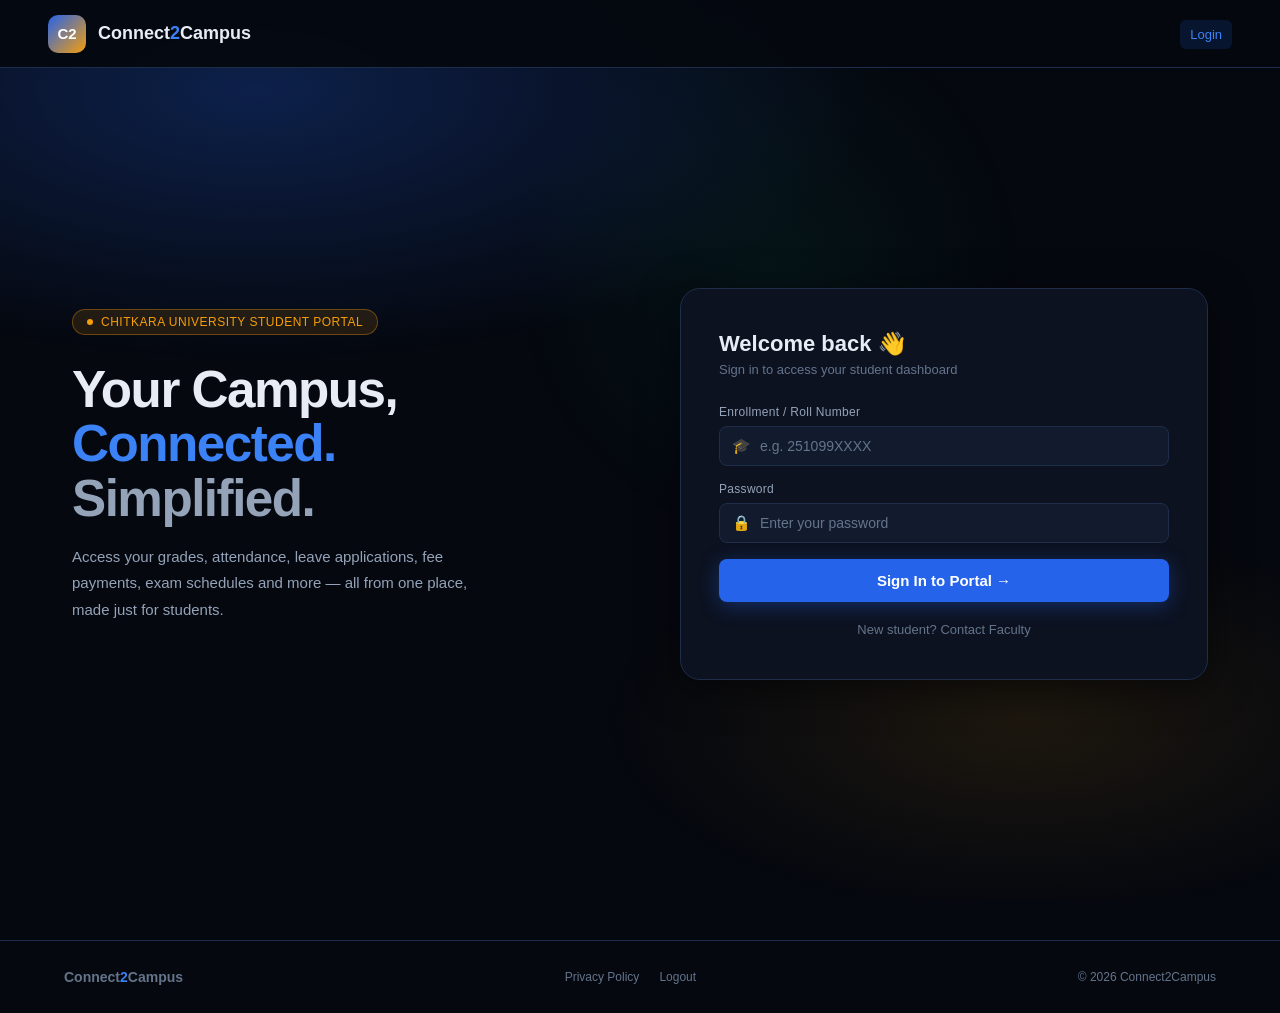
==== commit 183851df: "remove bug" ====
--- a/index.html
+++ b/index.html
@@ -429,7 +429,7 @@
             <span class="footer-brand">Connect<span>2</span>Campus</span>
             <nav class="footer-links">
                 <a href="#">Privacy Policy</a>
-                <a href="support.html">Help Desk</a>
+                
                 <a href="#" onclick="logout()">Logout</a>
             </nav>
             <span class="footer-copy">© 2026 Connect2Campus</span>
